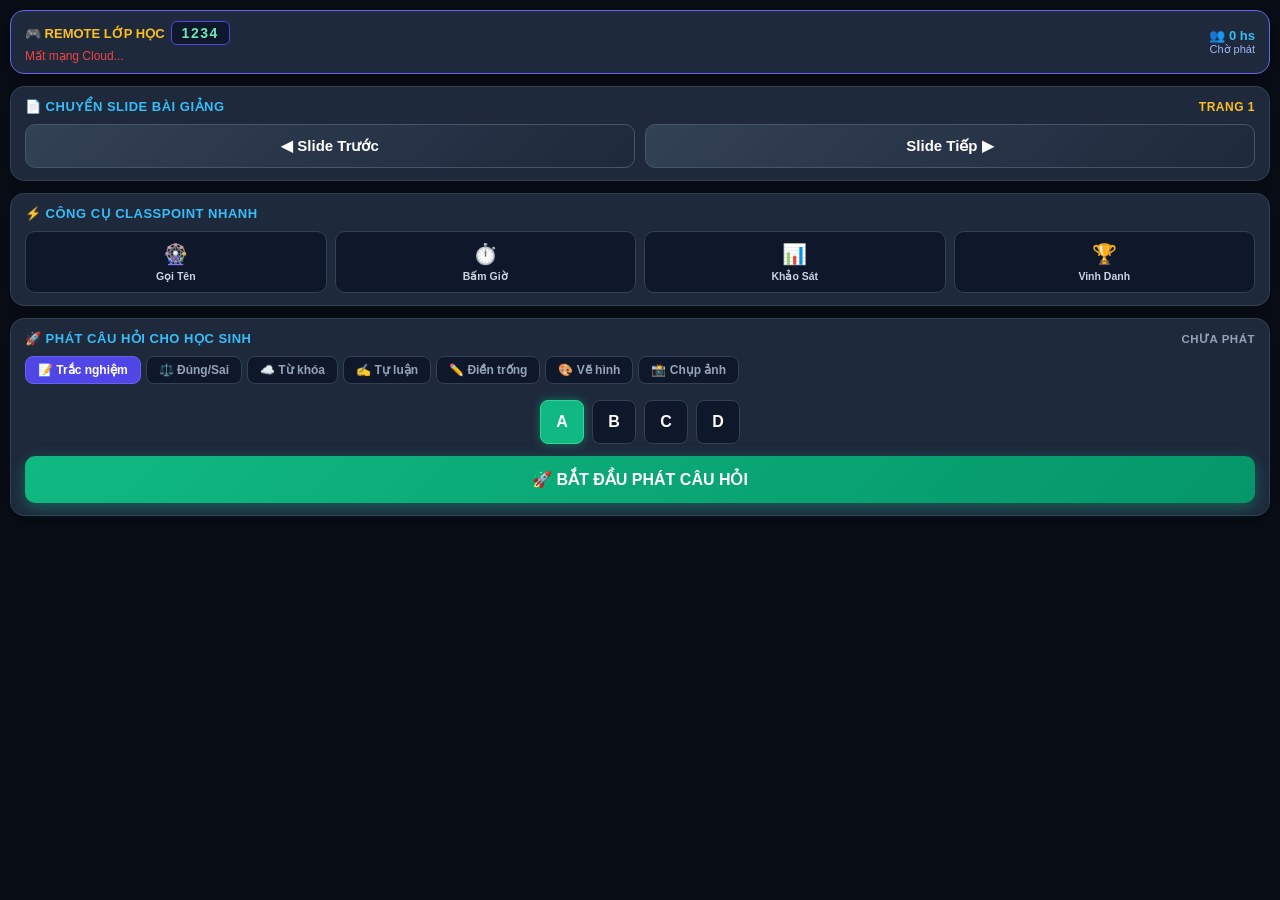
==== client/remote.html @ d9cb9876 "feat(remote): tach rieng remote.html doc lap sieu toc, dong bo 2 chieu slide, quiz, name picker va t" ====
<!DOCTYPE html>
<html lang="vi">
<head>
  <meta charset="UTF-8">
  <meta name="viewport" content="width=device-width, initial-scale=1.0, maximum-scale=1.0, user-scalable=no">
  <meta name="theme-color" content="#0f172a">
  <meta name="apple-mobile-web-app-capable" content="yes">
  <title>🎮 Remote Điều Khiển Lớp Học - ClassLive</title>
  <link rel="stylesheet" href="css/style.css?v=4.5">
  <script src="js/mqtt.min.js?v=4.5"></script>
  <style>
    body {
      background: #090d16;
      color: #f8fafc;
      font-family: -apple-system, BlinkMacSystemFont, "Segoe UI", Roboto, Helvetica, Arial, sans-serif;
      margin: 0;
      padding: 10px;
      overflow-x: hidden;
      -webkit-tap-highlight-color: transparent;
    }
    .remote-header {
      background: #1e293b;
      border: 1.5px solid #6366f1;
      border-radius: 14px;
      padding: 10px 14px;
      display: flex;
      justify-content: space-between;
      align-items: center;
      margin-bottom: 12px;
      box-shadow: 0 4px 15px rgba(0, 0, 0, 0.4);
    }
    .remote-badge {
      font-size: 13px;
      font-weight: 800;
      color: #fbbf24;
      display: flex;
      align-items: center;
      gap: 6px;
    }
    .remote-code {
      background: #0f172a;
      border: 1px solid #4f46e5;
      padding: 3px 10px;
      border-radius: 6px;
      letter-spacing: 1.5px;
      font-size: 14px;
      color: #6ee7b7;
    }
    .remote-status {
      font-size: 12px;
      color: #94a3b8;
    }
    .section-card {
      background: #1e293b;
      border: 1px solid var(--border);
      border-radius: 14px;
      padding: 12px 14px;
      margin-bottom: 12px;
      box-shadow: 0 4px 12px rgba(0, 0, 0, 0.3);
    }
    .section-title {
      font-size: 13px;
      font-weight: 800;
      color: #38bdf8;
      text-transform: uppercase;
      letter-spacing: 0.5px;
      margin-bottom: 10px;
      display: flex;
      align-items: center;
      justify-content: space-between;
    }
    .nav-grid {
      display: grid;
      grid-template-columns: 1fr 1fr;
      gap: 10px;
    }
    .btn-nav {
      background: linear-gradient(135deg, #334155 0%, #1e293b 100%);
      border: 1.5px solid #475569;
      color: #fff;
      padding: 12px;
      border-radius: 10px;
      font-size: 15px;
      font-weight: 700;
      cursor: pointer;
      display: flex;
      align-items: center;
      justify-content: center;
      gap: 8px;
      transition: all 0.15s ease;
    }
    .btn-nav:active {
      transform: scale(0.96);
      background: #4f46e5;
      border-color: #6366f1;
    }
    .tools-grid {
      display: grid;
      grid-template-columns: repeat(4, 1fr);
      gap: 8px;
    }
    .tool-tile {
      background: #0f172a;
      border: 1px solid #334155;
      border-radius: 10px;
      padding: 10px 4px;
      text-align: center;
      cursor: pointer;
      display: flex;
      flex-direction: column;
      align-items: center;
      gap: 4px;
      transition: all 0.15s ease;
    }
    .tool-tile:active {
      transform: scale(0.94);
      border-color: #8b5cf6;
      background: #1e1b4b;
    }
    .tool-tile-icon {
      font-size: 20px;
    }
    .tool-tile-label {
      font-size: 10.5px;
      font-weight: 700;
      color: #cbd5e1;
    }
    .quiz-type-tabs {
      display: flex;
      gap: 5px;
      overflow-x: auto;
      padding-bottom: 6px;
      margin-bottom: 10px;
      scrollbar-width: none;
    }
    .quiz-type-tabs::-webkit-scrollbar { display: none; }
    .q-tab {
      background: #0f172a;
      border: 1px solid #334155;
      color: #94a3b8;
      padding: 6px 12px;
      border-radius: 8px;
      font-size: 12px;
      font-weight: 700;
      white-space: nowrap;
      cursor: pointer;
    }
    .q-tab.active {
      background: #4f46e5;
      color: #fff;
      border-color: #6366f1;
    }
    .ans-selector {
      display: flex;
      gap: 8px;
      margin-bottom: 12px;
      justify-content: center;
    }
    .ans-btn {
      width: 44px;
      height: 44px;
      border-radius: 8px;
      background: #0f172a;
      border: 1.5px solid #334155;
      color: #fff;
      font-size: 16px;
      font-weight: 800;
      cursor: pointer;
      display: flex;
      align-items: center;
      justify-content: center;
    }
    .ans-btn.selected {
      background: #10b981;
      border-color: #34d399;
      color: #fff;
      box-shadow: 0 0 10px rgba(16, 185, 129, 0.5);
    }
    .btn-launch {
      width: 100%;
      padding: 14px;
      font-size: 16px;
      font-weight: 800;
      background: linear-gradient(135deg, #10b981 0%, #059669 100%);
      color: #fff;
      border: none;
      border-radius: 10px;
      box-shadow: 0 4px 15px rgba(16, 185, 129, 0.4);
      cursor: pointer;
      display: flex;
      align-items: center;
      justify-content: center;
      gap: 8px;
    }
    .btn-launch:active {
      transform: scale(0.97);
    }
    .btn-stop {
      width: 100%;
      padding: 12px;
      font-size: 15px;
      font-weight: 800;
      background: #ef4444;
      color: #fff;
      border: none;
      border-radius: 10px;
      cursor: pointer;
      margin-bottom: 8px;
    }
    .btn-reveal {
      width: 100%;
      padding: 12px;
      font-size: 15px;
      font-weight: 800;
      background: linear-gradient(135deg, #f59e0b 0%, #d97706 100%);
      color: #fff;
      border: none;
      border-radius: 10px;
      cursor: pointer;
      margin-bottom: 8px;
    }
    .btn-reset {
      width: 100%;
      padding: 10px;
      font-size: 14px;
      font-weight: 700;
      background: #475569;
      color: #fff;
      border: none;
      border-radius: 8px;
      cursor: pointer;
    }
    .stat-bar {
      display: flex;
      align-items: center;
      justify-content: space-between;
      background: #0f172a;
      border-radius: 6px;
      padding: 6px 10px;
      margin-bottom: 6px;
      font-size: 13px;
    }
    .modal-overlay {
      position: fixed;
      top: 0; left: 0; right: 0; bottom: 0;
      background: rgba(0, 0, 0, 0.85);
      backdrop-filter: blur(8px);
      z-index: 999;
      display: flex;
      align-items: center;
      justify-content: center;
      padding: 16px;
    }
  </style>
</head>
<body>

  <!-- HEADER REMOTE -->
  <div class="remote-header">
    <div>
      <div class="remote-badge">
        <span>🎮 REMOTE LỚP HỌC</span>
        <span id="remote-class-code" class="remote-code">1234</span>
      </div>
      <div id="remote-status" class="remote-status" style="margin-top: 4px;">Đang kết nối Cloud...</div>
    </div>
    <div style="text-align: right;">
      <div style="font-size: 13px; font-weight: 700; color: #38bdf8;">
        👥 <span id="remote-student-count">0</span> hs
      </div>
      <div style="font-size: 11px; color: #a5b4fc;" id="remote-session-info">Chờ phát</div>
    </div>
  </div>

  <!-- PHẦN 1: ĐIỀU KHIỂN SLIDE -->
  <div class="section-card">
    <div class="section-title">
      <span>📄 Chuyển Slide Bài Giảng</span>
      <span id="slide-num-badge" style="color: #fbbf24; font-size: 12px;">Trang 1</span>
    </div>
    <div class="nav-grid">
      <button id="btn-slide-prev" class="btn-nav">◀ Slide Trước</button>
      <button id="btn-slide-next" class="btn-nav">Slide Tiếp ▶</button>
    </div>
  </div>

  <!-- PHẦN 2: CÔNG CỤ CLASSPOINT TƯƠNG TÁC -->
  <div class="section-card">
    <div class="section-title">
      <span>⚡ Công Cụ ClassPoint Nhanh</span>
    </div>
    <div class="tools-grid">
      <div class="tool-tile" id="tile-namepicker">
        <span class="tool-tile-icon">🎡</span>
        <span class="tool-tile-label">Gọi Tên</span>
      </div>
      <div class="tool-tile" id="tile-timer">
        <span class="tool-tile-icon">⏱️</span>
        <span class="tool-tile-label">Bấm Giờ</span>
      </div>
      <div class="tool-tile" id="tile-poll">
        <span class="tool-tile-icon">📊</span>
        <span class="tool-tile-label">Khảo Sát</span>
      </div>
      <div class="tool-tile" id="tile-leaderboard">
        <span class="tool-tile-icon">🏆</span>
        <span class="tool-tile-label">Vinh Danh</span>
      </div>
    </div>
  </div>

  <!-- PHẦN 3: PHÁT CÂU HỎI TƯƠNG TÁC -->
  <div class="section-card">
    <div class="section-title">
      <span>🚀 Phát Câu Hỏi Cho Học Sinh</span>
      <span id="remote-quiz-state" style="color: #94a3b8; font-size: 11.5px;">Chưa phát</span>
    </div>

    <!-- Chọn loại câu hỏi -->
    <div class="quiz-type-tabs">
      <button class="q-tab active" data-type="mcq">📝 Trắc nghiệm</button>
      <button class="q-tab" data-type="tf">⚖️ Đúng/Sai</button>
      <button class="q-tab" data-type="wordcloud">☁️ Từ khóa</button>
      <button class="q-tab" data-type="short">✍️ Tự luận</button>
      <button class="q-tab" data-type="fillblank">✏️ Điền trống</button>
      <button class="q-tab" data-type="drawing">🎨 Vẽ hình</button>
      <button class="q-tab" data-type="image">📸 Chụp ảnh</button>
    </div>

    <!-- Chọn đáp án đúng cho Trắc nghiệm & Đúng/Sai -->
    <div id="remote-ans-selector" class="ans-selector">
      <button class="ans-btn selected" data-ans="A">A</button>
      <button class="ans-btn" data-ans="B">B</button>
      <button class="ans-btn" data-ans="C">C</button>
      <button class="ans-btn" data-ans="D">D</button>
    </div>

    <!-- Nút hành động phát câu hỏi -->
    <div id="remote-quiz-actions">
      <button id="btn-remote-launch" class="btn-launch">
        🚀 BẮT ĐẦU PHÁT CÂU HỎI
      </button>

      <div id="remote-active-controls" style="display: none; margin-top: 10px;">
        <button id="btn-remote-end" class="btn-stop">⏹️ DỪNG NHẬN BÀI</button>
        <button id="btn-remote-reveal" class="btn-reveal">🎉 CÔNG BỐ ĐÁP ÁN & THƯỞNG SAO ⭐</button>
        <button id="btn-remote-reset" class="btn-reset">🔄 ĐẶT LẠI / TẠO CÂU MỚI</button>
      </div>
    </div>

    <!-- Thống kê kết quả nhận bài -->
    <div id="remote-stats-box" style="display: none; margin-top: 14px; background: #0f172a; padding: 10px; border-radius: 8px; border: 1px solid #334155;">
      <div style="font-size: 12.5px; font-weight: 700; color: #38bdf8; margin-bottom: 8px;">
        📊 Tiến độ nộp bài: <span id="remote-submitted-count" style="color:#fbbf24; font-size:15px;">0</span> học sinh
      </div>
      <div id="remote-bars-list"></div>
    </div>
  </div>

  <!-- MODAL VÒNG QUAY MAY MẮN TRÊN REMOTE -->
  <div id="modal-remote-namepicker" class="modal-overlay" style="display: none;">
    <div style="background: #1e293b; border: 2px solid #8b5cf6; border-radius: 18px; padding: 20px; width: 100%; max-width: 360px; text-align: center;">
      <div style="display:flex; justify-content:space-between; align-items:center; margin-bottom: 8px;">
        <span style="font-weight: 800; color: #c4b5fd;">🎡 GỌI TÊN MAY MẮN</span>
        <button onclick="document.getElementById('modal-remote-namepicker').style.display='none'" style="background:none; border:none; color:#fff; font-size:20px; cursor:pointer;">✕</button>
      </div>
      <div id="remote-wheel-display" style="background:#0f172a; border:2px solid #6366f1; border-radius:12px; padding: 22px 10px; font-size:24px; font-weight:800; color:#fbbf24; margin: 14px 0;">
        Bấm QUAY để chọn
      </div>
      <button id="btn-remote-spin" class="btn-launch" style="background: linear-gradient(135deg, #8b5cf6, #6366f1);">
        🎰 BẮT ĐẦU QUAY
      </button>
      <button id="btn-remote-award-star" class="btn-reveal" style="display: none; margin-top: 10px;">
        ⭐ Tặng 1 Sao
      </button>
    </div>
  </div>

  <!-- MODAL BẤM GIỜ TRÊN REMOTE -->
  <div id="modal-remote-timer" class="modal-overlay" style="display: none;">
    <div style="background: #1e293b; border: 2px solid #ef4444; border-radius: 18px; padding: 20px; width: 100%; max-width: 340px; text-align: center;">
      <div style="display:flex; justify-content:space-between; align-items:center; margin-bottom: 4px;">
        <span style="font-weight: 800; color: #fca5a5;">⏱️ HẸN GIỜ LÀM BÀI</span>
        <button onclick="document.getElementById('modal-remote-timer').style.display='none'" style="background:none; border:none; color:#fff; font-size:20px; cursor:pointer;">✕</button>
      </div>
      <div id="remote-timer-display" style="font-family:monospace; font-size: 52px; font-weight: 900; color:#f87171; background:#0f172a; border-radius:10px; padding: 10px; margin: 12px 0;">
        02:00
      </div>
      <div style="display:flex; gap:6px; justify-content:center; margin-bottom: 12px;">
        <button class="timer-preset-btn" data-s="30">30s</button>
        <button class="timer-preset-btn" data-s="60">1p</button>
        <button class="timer-preset-btn" data-s="120">2p</button>
        <button class="timer-preset-btn" data-s="300">5p</button>
      </div>
      <div style="display:flex; gap:8px;">
        <button id="btn-rt-start" class="btn-launch" style="background:#ef4444; flex:1;">▶ Bắt Đầu</button>
        <button id="btn-rt-reset" class="btn-reset" style="flex:1;">🔄 Đặt Lại</button>
      </div>
    </div>
  </div>

  <script>
    const BROKERS = [
      'wss://broker.hivemq.com:8884/mqtt',
      'wss://broker.emqx.io:8084/mqtt'
    ];

    const urlParams = new URLSearchParams(window.location.search);
    const classCode = (urlParams.get('code') || localStorage.getItem('classlive_teacher_room') || '1234').toUpperCase();
    const cleanCode = classCode.toLowerCase().replace(/[^a-z0-9]/g, '');

    document.getElementById('remote-class-code').textContent = classCode;
    const remoteStatus = document.getElementById('remote-status');
    const remoteStudentCount = document.getElementById('remote-student-count');
    const remoteSessionInfo = document.getElementById('remote-session-info');

    let mqttClient = null;
    let students = new Map(); // id -> { name, stars, answer, lastSeen }
    let currentQuiz = {
      active: false,
      type: 'mcq',
      correctAnswer: 'A',
      answers: {}
    };

    function initRemoteMqtt() {
      remoteStatus.textContent = 'Đang kết nối Cloud...';
      const broker = BROKERS[0];
      const rmtId = `rmt_${cleanCode}_${Math.floor(Math.random() * 10000)}`;

      mqttClient = mqtt.connect(broker, {
        clientId: rmtId,
        clean: true,
        connectTimeout: 7000,
        reconnectPeriod: 3000
      });

      mqttClient.on('connect', () => {
        remoteStatus.textContent = '🟢 Đã kết nối với lớp';
        remoteStatus.style.color = '#10b981';

        // Subscribe các topic học sinh và quiz
        const baseTopic = `classlive/hncanhlsts/${cleanCode}`;
        mqttClient.subscribe([
          `${baseTopic}/student/+`,
          `${baseTopic}/answer/+`,
          `${baseTopic}/quiz`,
          `${baseTopic}/session_mode`,
          `${baseTopic}/remote_cmd`
        ], { qos: 0 });
      });

      mqttClient.on('message', (topic, message) => {
        try {
          const text = (typeof TextDecoder !== 'undefined') 
            ? new TextDecoder('utf-8').decode(message) 
            : message.toString();
          const data = JSON.parse(text);

          if (topic.includes('/student/')) {
            const sId = data.id;
            let s = students.get(sId);
            if (!s) {
              s = { name: data.name, stars: 0, answer: null, lastSeen: Date.now() };
              students.set(sId, s);
            } else {
              s.name = data.name;
              s.lastSeen = Date.now();
            }
            remoteStudentCount.textContent = students.size;

          } else if (topic.includes('/answer/')) {
            const sId = data.id;
            currentQuiz.answers[sId] = data.answer;
            const s = students.get(sId);
            if (s) s.answer = data.answer;
            updateRemoteStatsUI();

          } else if (topic.endsWith('/session_mode')) {
            if (data && data.active) {
              remoteSessionInfo.textContent = data.mode === 'smart' ? '⚡ Slide Siêu Nét' : '📽️ Live Stream';
              remoteSessionInfo.style.color = '#34d399';
            } else {
              remoteSessionInfo.textContent = 'Tạm dừng';
              remoteSessionInfo.style.color = '#94a3b8';
            }

          } else if (topic.endsWith('/quiz')) {
            if (data.action === 'start') {
              currentQuiz.active = true;
              currentQuiz.type = data.quizType || 'mcq';
              currentQuiz.answers = {};
              setRemoteQuizActiveUI(true);
            } else if (data.action === 'stop') {
              currentQuiz.active = false;
              setRemoteQuizActiveUI(false, true);
            } else if (data.action === 'dismiss') {
              currentQuiz.active = false;
              currentQuiz.answers = {};
              setRemoteQuizActiveUI(false, false);
            }
          }
        } catch (e) {
          console.error(e);
        }
      });

      mqttClient.on('offline', () => {
        remoteStatus.textContent = 'Mất mạng Cloud...';
        remoteStatus.style.color = '#ef4444';
      });
    }

    // --- ĐIỀU KHIỂN SLIDE TỪ XA ---
    let currentSlide = 1;
    const btnSlideNext = document.getElementById('btn-slide-next');
    const btnSlidePrev = document.getElementById('btn-slide-prev');
    const slideNumBadge = document.getElementById('slide-num-badge');

    if (btnSlideNext) {
      btnSlideNext.onclick = () => {
        currentSlide++;
        slideNumBadge.textContent = `Trang ${currentSlide}`;
        sendRemoteCmd({ command: 'next_slide', slide: currentSlide });
      };
    }
    if (btnSlidePrev) {
      btnSlidePrev.onclick = () => {
        if (currentSlide > 1) currentSlide--;
        slideNumBadge.textContent = `Trang ${currentSlide}`;
        sendRemoteCmd({ command: 'prev_slide', slide: currentSlide });
      };
    }

    function sendRemoteCmd(payload) {
      if (mqttClient && mqttClient.connected) {
        mqttClient.publish(`classlive/hncanhlsts/${cleanCode}/remote_cmd`, JSON.stringify(payload), { qos: 0 });
      }
    }

    // --- CHỌN DẠNG CÂU HỎI TRÊN REMOTE ---
    const qTabs = document.querySelectorAll('.q-tab');
    const ansSelector = document.getElementById('remote-ans-selector');
    qTabs.forEach(tab => {
      tab.onclick = () => {
        qTabs.forEach(t => t.classList.remove('active'));
        tab.classList.add('active');
        currentQuiz.type = tab.dataset.type;
        setupRemoteAnswerSelector();
      };
    });

    function setupRemoteAnswerSelector() {
      ansSelector.innerHTML = '';
      if (currentQuiz.type === 'mcq') {
        ansSelector.style.display = 'flex';
        ['A', 'B', 'C', 'D'].forEach(opt => {
          const b = document.createElement('button');
          b.className = `ans-btn ${currentQuiz.correctAnswer === opt ? 'selected' : ''}`;
          b.textContent = opt;
          b.onclick = () => {
            currentQuiz.correctAnswer = opt;
            setupRemoteAnswerSelector();
          };
          ansSelector.appendChild(b);
        });
      } else if (currentQuiz.type === 'tf') {
        ansSelector.style.display = 'flex';
        ['Đúng', 'Sai'].forEach(opt => {
          const b = document.createElement('button');
          b.className = `ans-btn ${currentQuiz.correctAnswer === opt ? 'selected' : ''}`;
          b.style.width = '80px';
          b.textContent = opt;
          b.onclick = () => {
            currentQuiz.correctAnswer = opt;
            setupRemoteAnswerSelector();
          };
          ansSelector.appendChild(b);
        });
      } else {
        ansSelector.style.display = 'none';
      }
    }

    // --- PHÁT CÂU HỎI / DỪNG / CÔNG BỐ / ĐẶT LẠI ---
    const btnRemoteLaunch = document.getElementById('btn-remote-launch');
    const remoteActiveControls = document.getElementById('remote-active-controls');
    const btnRemoteEnd = document.getElementById('btn-remote-end');
    const btnRemoteReveal = document.getElementById('btn-remote-reveal');
    const btnRemoteReset = document.getElementById('btn-remote-reset');
    const remoteQuizState = document.getElementById('remote-quiz-state');
    const remoteStatsBox = document.getElementById('remote-stats-box');
    const remoteSubmittedCount = document.getElementById('remote-submitted-count');
    const remoteBarsList = document.getElementById('remote-bars-list');

    function setRemoteQuizActiveUI(active, stopped = false) {
      if (active) {
        btnRemoteLaunch.style.display = 'none';
        remoteActiveControls.style.display = 'block';
        btnRemoteEnd.style.display = 'block';
        btnRemoteReveal.style.display = 'block';
        remoteQuizState.textContent = '🟢 Đang mở trả lời';
        remoteQuizState.style.color = '#10b981';
        remoteStatsBox.style.display = 'block';
      } else if (stopped) {
        btnRemoteEnd.style.display = 'none';
        btnRemoteReveal.style.display = 'block';
        remoteQuizState.textContent = '⏹️ Đã dừng nhận bài';
        remoteQuizState.style.color = '#f59e0b';
      } else {
        btnRemoteLaunch.style.display = 'block';
        remoteActiveControls.style.display = 'none';
        remoteStatsBox.style.display = 'none';
        remoteQuizState.textContent = 'Chưa phát';
        remoteQuizState.style.color = '#94a3b8';
      }
      updateRemoteStatsUI();
    }

    btnRemoteLaunch.onclick = () => {
      currentQuiz.active = true;
      currentQuiz.answers = {};
      students.forEach(s => { s.answer = null; });
      setRemoteQuizActiveUI(true);

      const payload = {
        action: 'start',
        quizType: currentQuiz.type,
        options: currentQuiz.type === 'mcq' ? ['A', 'B', 'C', 'D'] : (currentQuiz.type === 'tf' ? ['Đúng', 'Sai'] : [])
      };
      mqttClient.publish(`classlive/hncanhlsts/${cleanCode}/quiz`, JSON.stringify(payload), { qos: 0, retain: true });
    };

    btnRemoteEnd.onclick = () => {
      currentQuiz.active = false;
      setRemoteQuizActiveUI(false, true);
      mqttClient.publish(`classlive/hncanhlsts/${cleanCode}/quiz`, JSON.stringify({ action: 'stop' }), { qos: 0, retain: true });
    };

    btnRemoteReveal.onclick = () => {
      btnRemoteReveal.style.display = 'none';
      remoteQuizState.textContent = '🎉 Đã công bố kết quả';
      remoteQuizState.style.color = '#6366f1';

      students.forEach((student, id) => {
        const studentAns = currentQuiz.answers[id];
        const isCorrect = currentQuiz.correctAnswer ? (studentAns === currentQuiz.correctAnswer) : true;
        if (isCorrect && currentQuiz.correctAnswer) {
          student.stars = (student.stars || 0) + 1;
        }
        const payload = {
          correctAnswer: currentQuiz.correctAnswer,
          yourAnswer: studentAns,
          isCorrect: isCorrect,
          stars: student.stars || 0
        };
        mqttClient.publish(`classlive/hncanhlsts/${cleanCode}/quiz_reveal`, JSON.stringify(payload), { qos: 0 });
      });
      updateRemoteStatsUI(true);
    };

    btnRemoteReset.onclick = () => {
      currentQuiz.active = false;
      currentQuiz.answers = {};
      students.forEach(s => { s.answer = null; });
      setRemoteQuizActiveUI(false, false);
      mqttClient.publish(`classlive/hncanhlsts/${cleanCode}/quiz`, JSON.stringify({ action: 'dismiss' }), { qos: 0, retain: true });
    };

    function updateRemoteStatsUI(revealed = false) {
      const totalAnswers = Object.keys(currentQuiz.answers).length;
      remoteSubmittedCount.textContent = totalAnswers;

      if (currentQuiz.type === 'mcq' || currentQuiz.type === 'tf') {
        const opts = currentQuiz.type === 'mcq' ? ['A', 'B', 'C', 'D'] : ['Đúng', 'Sai'];
        let counts = {};
        opts.forEach(o => counts[o] = 0);
        Object.values(currentQuiz.answers).forEach(ans => {
          if (counts[ans] !== undefined) counts[ans]++;
        });

        remoteBarsList.innerHTML = opts.map(opt => {
          const count = counts[opt] || 0;
          const pct = totalAnswers > 0 ? Math.round((count / totalAnswers) * 100) : 0;
          const isRight = revealed && currentQuiz.correctAnswer === opt;
          return `
            <div class="stat-bar">
              <span>\${isRight ? '⭐ ' : ''}<b>\${opt}</b>: \${count} bạn</span>
              <span style="color:#a5b4fc; font-weight:700;">\${pct}%</span>
            </div>
          `;
        }).join('');
      } else {
        remoteBarsList.innerHTML = `<div style="font-size:12px; color:#cbd5e1; padding:6px 0;">Đã nhận \${totalAnswers} bài nộp từ học sinh.</div>`;
      }
    }

    // --- TIỆN ÍCH CLASSPOINT TRÊN REMOTE ---
    // 1. Vòng quay gọi tên
    const tileNamepicker = document.getElementById('tile-namepicker');
    const modalNamepicker = document.getElementById('modal-remote-namepicker');
    const remoteWheelDisplay = document.getElementById('remote-wheel-display');
    const btnRemoteSpin = document.getElementById('btn-remote-spin');
    const btnRemoteAwardStar = document.getElementById('btn-remote-award-star');
    let luckyStudentId = null;

    tileNamepicker.onclick = () => {
      modalNamepicker.style.display = 'flex';
      sendRemoteCmd({ command: 'open_name_picker' });
    };

    btnRemoteSpin.onclick = () => {
      const studentArr = Array.from(students.entries());
      if (studentArr.length === 0) {
        remoteWheelDisplay.textContent = 'Chưa có học sinh online!';
        return;
      }
      btnRemoteSpin.disabled = true;
      btnRemoteAwardStar.style.display = 'none';

      let count = 0;
      let speed = 40;
      function spin() {
        const rand = studentArr[Math.floor(Math.random() * studentArr.length)];
        remoteWheelDisplay.textContent = rand[1].name;
        count++;
        if (count < 25) {
          speed += 6;
          setTimeout(spin, speed);
        } else {
          luckyStudentId = rand[0];
          remoteWheelDisplay.innerHTML = `🎉 <b>\${rand[1].name}</b>`;
          btnRemoteSpin.disabled = false;
          btnRemoteAwardStar.style.display = 'block';
          sendRemoteCmd({ command: 'spin_winner', winner: rand[1].name, id: luckyStudentId });
        }
      }
      spin();
    };

    btnRemoteAwardStar.onclick = () => {
      if (luckyStudentId) {
        const s = students.get(luckyStudentId);
        if (s) s.stars = (s.stars || 0) + 1;
        mqttClient.publish(`classlive/hncanhlsts/${cleanCode}/star/${luckyStudentId}`, JSON.stringify({
          stars: (s ? s.stars : 1),
          message: '🌟 Thầy/Cô vừa tặng bạn 1 Ngôi Sao trên Remote!'
        }), { qos: 0 });
        alert('⭐ Đã tặng 1 Sao cho bạn được gọi!');
        btnRemoteAwardStar.style.display = 'none';
      }
    };

    // 2. Bấm giờ
    const tileTimer = document.getElementById('tile-timer');
    const modalTimer = document.getElementById('modal-remote-timer');
    const remoteTimerDisplay = document.getElementById('remote-timer-display');
    const btnRtStart = document.getElementById('btn-rt-start');
    const btnRtReset = document.getElementById('btn-rt-reset');
    let timerSec = 120;
    let timerRemainingSec = 120;
    let timerRunning = false;
    let timerInterval = null;

    tileTimer.onclick = () => {
      modalTimer.style.display = 'flex';
      sendRemoteCmd({ command: 'open_timer' });
    };

    document.querySelectorAll('.timer-preset-btn').forEach(b => {
      b.onclick = () => {
        clearInterval(timerInterval);
        timerRunning = false;
        btnRtStart.textContent = '▶ Bắt Đầu';
        timerSec = parseInt(b.dataset.s, 10);
        timerRemainingSec = timerSec;
        renderTimerDisplay();
      };
    });

    function renderTimerDisplay() {
      const m = Math.floor(timerRemainingSec / 60);
      const s = timerRemainingSec % 60;
      remoteTimerDisplay.textContent = `${m.toString().padStart(2, '0')}:${s.toString().padStart(2, '0')}`;
    }

    btnRtStart.onclick = () => {
      if (timerRunning) {
        clearInterval(timerInterval);
        timerRunning = false;
        btnRtStart.textContent = '▶ Bắt Đầu';
      } else {
        timerRunning = true;
        btnRtStart.textContent = '⏸ Tạm Dừng';
        timerInterval = setInterval(() => {
          if (timerRemainingSec > 0) {
            timerRemainingSec--;
            renderTimerDisplay();
          } else {
            clearInterval(timerInterval);
            timerRunning = false;
            btnRtStart.textContent = '▶ Bắt Đầu';
            alert('⏰ HẾT THỜI GIAN!');
          }
        }, 1000);
      }
    };

    btnRtReset.onclick = () => {
      clearInterval(timerInterval);
      timerRunning = false;
      btnRtStart.textContent = '▶ Bắt Đầu';
      timerRemainingSec = timerSec;
      renderTimerDisplay();
    };

    // 3. Khảo sát nhanh
    document.getElementById('tile-poll').onclick = () => {
      sendRemoteCmd({ command: 'open_quick_poll' });
      alert('📊 Đã mở bảng Khảo Sát Nhanh trên màn hình chính của Thầy/Cô!');
    };

    // 4. Bảng cúp vinh danh
    document.getElementById('tile-leaderboard').onclick = () => {
      sendRemoteCmd({ command: 'open_leaderboard' });
      alert('🏆 Đã mở Bảng Vinh Danh Cúp Vàng trên màn hình chính!');
    };

    initRemoteMqtt();
  </script>
</body>
</html>
---- client/css/style.css ----
/* ==========================================================================
   CLASSPOINT WEB CLIENT - STYLESHEET
   Dành cho học sinh xem bài giảng trực tiếp trên điện thoại & máy tính bảng
   ========================================================================== */

:root {
  --primary: #4f46e5;
  --primary-hover: #4338ca;
  --primary-light: #e0e7ff;
  --success: #10b981;
  --warning: #f59e0b;
  --danger: #ef4444;
  --bg-dark: #0f172a;
  --bg-card: #1e293b;
  --bg-elevated: #334155;
  --text-primary: #f8fafc;
  --text-secondary: #94a3b8;
  --text-muted: #64748b;
  --border: #334155;
  --radius-sm: 8px;
  --radius-md: 12px;
  --radius-lg: 18px;
  --font-family: -apple-system, BlinkMacSystemFont, "Segoe UI", Roboto, "Helvetica Neue", Arial, sans-serif;
  --shadow-lg: 0 10px 25px -5px rgba(0, 0, 0, 0.4), 0 8px 10px -6px rgba(0, 0, 0, 0.4);
}

* {
  margin: 0;
  padding: 0;
  box-sizing: border-box;
  -webkit-tap-highlight-color: transparent;
}

html, body {
  width: 100%;
  height: 100%;
  overflow: hidden;
  font-family: var(--font-family);
  background-color: var(--bg-dark);
  color: var(--text-primary);
  user-select: none;
  -webkit-user-select: none;
}

/* ==========================================
   MÀN HÌNH 1: ĐĂNG NHẬP / VÀO LỚP
   ========================================== */
.screen {
  position: absolute;
  top: 0;
  left: 0;
  width: 100%;
  height: 100%;
  display: flex;
  flex-direction: column;
  transition: opacity 0.3s ease, transform 0.3s ease;
}

.screen.hidden {
  opacity: 0;
  pointer-events: none;
  transform: scale(0.98);
}

#join-screen {
  background: radial-gradient(circle at 50% 20%, #1e1b4b 0%, #0f172a 70%);
  align-items: center;
  justify-content: center;
  padding: 20px;
  overflow-y: auto;
}

.join-card {
  width: 100%;
  max-width: 420px;
  background: rgba(30, 41, 59, 0.85);
  backdrop-filter: blur(16px);
  -webkit-backdrop-filter: blur(16px);
  border: 1px solid rgba(255, 255, 255, 0.1);
  border-radius: var(--radius-lg);
  padding: 28px 24px;
  box-shadow: var(--shadow-lg);
  text-align: center;
}

.brand-badge {
  display: inline-flex;
  align-items: center;
  gap: 8px;
  background: rgba(79, 70, 229, 0.2);
  border: 1px solid rgba(99, 102, 241, 0.4);
  padding: 6px 14px;
  border-radius: 50px;
  font-size: 13px;
  font-weight: 600;
  color: #a5b4fc;
  margin-bottom: 16px;
}

.brand-badge .icon {
  font-size: 16px;
}

.join-title {
  font-size: 24px;
  font-weight: 700;
  margin-bottom: 6px;
  color: #fff;
  letter-spacing: -0.5px;
}

.join-subtitle {
  font-size: 14px;
  color: var(--text-secondary);
  margin-bottom: 24px;
}

.form-group {
  margin-bottom: 18px;
  text-align: left;
}

.form-label {
  display: block;
  font-size: 13px;
  font-weight: 600;
  color: var(--text-secondary);
  margin-bottom: 6px;
  text-transform: uppercase;
  letter-spacing: 0.5px;
}

.input-wrapper {
  position: relative;
  display: flex;
  align-items: center;
}

.input-icon {
  position: absolute;
  left: 14px;
  font-size: 18px;
  color: var(--text-muted);
  pointer-events: none;
}

.form-input {
  width: 100%;
  padding: 14px 14px 14px 44px;
  background: #0f172a;
  border: 1.5px solid var(--border);
  border-radius: var(--radius-md);
  color: #fff;
  font-size: 16px;
  font-family: inherit;
  transition: all 0.2s ease;
  outline: none;
}

.form-input:focus {
  border-color: var(--primary);
  box-shadow: 0 0 0 3px rgba(79, 70, 229, 0.25);
  background: #131d33;
}

.form-input::placeholder {
  color: var(--text-muted);
}

.class-code-input {
  letter-spacing: 4px;
  font-weight: 700;
  font-size: 20px;
  text-transform: uppercase;
}

.btn-primary {
  width: 100%;
  padding: 14px 20px;
  background: linear-gradient(135deg, #4f46e5 0%, #6366f1 100%);
  color: #fff;
  border: none;
  border-radius: var(--radius-md);
  font-size: 16px;
  font-weight: 600;
  cursor: pointer;
  box-shadow: 0 4px 15px rgba(79, 70, 229, 0.35);
  transition: all 0.2s ease;
  display: flex;
  align-items: center;
  justify-content: center;
  gap: 8px;
}

.btn-primary:active {
  transform: scale(0.98);
  box-shadow: 0 2px 8px rgba(79, 70, 229, 0.4);
}

.btn-secondary {
  width: 100%;
  margin-top: 10px;
  padding: 12px 18px;
  background: transparent;
  color: var(--text-secondary);
  border: 1px solid var(--border);
  border-radius: var(--radius-md);
  font-size: 14px;
  font-weight: 500;
  cursor: pointer;
  transition: all 0.2s ease;
}

.btn-secondary:hover {
  background: rgba(255, 255, 255, 0.05);
  color: #fff;
}

.tip-box {
  margin-top: 20px;
  padding: 12px;
  background: rgba(16, 185, 129, 0.1);
  border: 1px solid rgba(16, 185, 129, 0.25);
  border-radius: var(--radius-sm);
  font-size: 12.5px;
  color: #6ee7b7;
  display: flex;
  align-items: center;
  gap: 8px;
  text-align: left;
}

/* ==========================================
   MÀN HÌNH 2: TRÌNH CHIẾU SLIDE (CHÍNH)
   ========================================== */
#viewer-screen {
  background-color: #0b0f19;
}

/* Header trên cùng */
.viewer-header {
  height: 52px;
  background: rgba(15, 23, 42, 0.95);
  border-bottom: 1px solid var(--border);
  display: flex;
  align-items: center;
  justify-content: space-between;
  padding: 0 12px;
  z-index: 100;
}

.header-left {
  display: flex;
  align-items: center;
  gap: 8px;
}

.class-tag {
  background: #312e81;
  color: #c7d2fe;
  font-size: 13px;
  font-weight: 700;
  padding: 4px 10px;
  border-radius: 6px;
  letter-spacing: 0.5px;
}

.status-dot {
  width: 8px;
  height: 8px;
  background-color: var(--success);
  border-radius: 50%;
  box-shadow: 0 0 8px var(--success);
  animation: pulse 2s infinite;
}

@keyframes pulse {
  0% { transform: scale(0.95); box-shadow: 0 0 0 0 rgba(16, 185, 129, 0.7); }
  70% { transform: scale(1.1); box-shadow: 0 0 0 6px rgba(16, 185, 129, 0); }
  100% { transform: scale(0.95); box-shadow: 0 0 0 0 rgba(16, 185, 129, 0); }
}

.header-center {
  display: flex;
  align-items: center;
  gap: 6px;
  font-size: 13px;
  font-weight: 600;
  color: var(--text-secondary);
  background: rgba(255, 255, 255, 0.05);
  padding: 4px 10px;
  border-radius: 20px;
}

.header-right {
  display: flex;
  align-items: center;
  gap: 6px;
}

.btn-icon {
  width: 36px;
  height: 36px;
  display: flex;
  align-items: center;
  justify-content: center;
  background: transparent;
  border: 1px solid transparent;
  color: var(--text-secondary);
  border-radius: 8px;
  cursor: pointer;
  font-size: 16px;
  transition: all 0.2s ease;
}

.btn-icon:hover {
  background: var(--bg-card);
  color: #fff;
}

/* Khu vực hiển thị Slide chính (Viewport) */
.slide-viewport {
  flex: 1;
  position: relative;
  overflow: hidden;
  display: flex;
  align-items: center;
  justify-content: center;
  background-color: #030712;
  touch-action: none; /* Cho phép tự bắt chạm pinch-to-zoom */
}

.slide-canvas-wrapper {
  position: absolute;
  transform-origin: center center;
  transition: transform 0.05s ease-out;
  display: flex;
  align-items: center;
  justify-content: center;
  will-change: transform;
}

.slide-image {
  max-width: 96vw;
  max-height: 80vh;
  object-fit: contain;
  border-radius: 8px;
  box-shadow: 0 15px 35px rgba(0, 0, 0, 0.6);
  pointer-events: none;
}

/* Thông báo chỉ dẫn Pinch-to-zoom */
.zoom-hint {
  position: absolute;
  top: 12px;
  background: rgba(15, 23, 42, 0.85);
  backdrop-filter: blur(8px);
  padding: 6px 14px;
  border-radius: 20px;
  font-size: 12px;
  color: #94a3b8;
  display: flex;
  align-items: center;
  gap: 6px;
  border: 1px solid rgba(255, 255, 255, 0.08);
  pointer-events: none;
  opacity: 0.9;
  transition: opacity 0.5s ease;
}

/* Cụm nút điều khiển Zoom nổi */
.zoom-controls {
  position: absolute;
  right: 12px;
  bottom: 80px;
  display: flex;
  flex-direction: column;
  gap: 6px;
  background: rgba(15, 23, 42, 0.9);
  padding: 6px;
  border-radius: 12px;
  border: 1px solid var(--border);
  box-shadow: var(--shadow-lg);
  z-index: 50;
}

.zoom-btn {
  width: 38px;
  height: 38px;
  border-radius: 8px;
  background: #1e293b;
  border: 1px solid #334155;
  color: #fff;
  font-size: 16px;
  display: flex;
  align-items: center;
  justify-content: center;
  cursor: pointer;
}

.zoom-btn:active {
  background: #3b82f6;
}

/* Thanh tương tác dưới cùng của học sinh */
.viewer-footer {
  height: 64px;
  background: rgba(15, 23, 42, 0.98);
  border-top: 1px solid var(--border);
  display: flex;
  align-items: center;
  justify-content: space-around;
  padding: 0 10px;
  z-index: 100;
}

.action-btn {
  display: flex;
  flex-direction: column;
  align-items: center;
  gap: 3px;
  background: transparent;
  border: none;
  color: var(--text-secondary);
  font-size: 11px;
  font-weight: 500;
  cursor: pointer;
  padding: 6px 12px;
  border-radius: 8px;
  transition: all 0.2s ease;
}

.action-btn .btn-icon-inner {
  font-size: 20px;
}

.action-btn:active {
  transform: scale(0.92);
}

.action-btn.active {
  color: #818cf8;
  background: rgba(79, 70, 229, 0.15);
}

.action-btn.raise-hand.active {
  color: #fbbf24;
  background: rgba(245, 158, 11, 0.2);
  animation: bounce 1s infinite alternate;
}

@keyframes bounce {
  from { transform: translateY(0); }
  to { transform: translateY(-4px); }
}

/* ==========================================
   POPUP CÂU HỎI TRẮC NGHIỆM (QUIZ MODAL)
   ========================================== */
.quiz-overlay {
  display: none;
  position: absolute;
  bottom: 74px;
  left: 12px;
  right: 12px;
  background: rgba(30, 41, 59, 0.98);
  backdrop-filter: blur(16px);
  border: 1.5px solid #4f46e5;
  border-radius: var(--radius-lg);
  padding: 16px;
  box-shadow: 0 20px 30px rgba(0, 0, 0, 0.6);
  z-index: 150;
  transform: translateY(30px);
  opacity: 0;
  transition: opacity 0.3s cubic-bezier(0.16, 1, 0.3, 1), transform 0.3s cubic-bezier(0.16, 1, 0.3, 1), padding 0.25s ease;
}

.quiz-overlay.open {
  display: block !important;
  opacity: 1;
  transform: translateY(0);
}

/* Chế độ thu nhỏ xem trọn vẹn slide bài giảng */
.quiz-overlay.minimized {
  padding: 8px 14px;
  background: rgba(15, 23, 42, 0.95);
  border-color: #6366f1;
  cursor: pointer;
}

.quiz-overlay.minimized #quiz-content-area,
.quiz-overlay.minimized #quiz-result-banner,
.quiz-overlay.minimized #quiz-submitted-msg {
  display: none !important;
}

.quiz-overlay.minimized .quiz-header {
  margin-bottom: 0;
}

.btn-quiz-ctrl {
  background: rgba(255, 255, 255, 0.12);
  border: 1px solid rgba(255, 255, 255, 0.2);
  color: #e2e8f0;
  font-size: 11.5px;
  font-weight: 600;
  padding: 4px 10px;
  border-radius: 6px;
  cursor: pointer;
  transition: all 0.2s ease;
}

.btn-quiz-ctrl:hover {
  background: rgba(255, 255, 255, 0.25);
  color: #fff;
}

/* Tối ưu xoay ngang điện thoại (Landscape Mode) */
@media (max-height: 520px) and (orientation: landscape) {
  .quiz-overlay {
    display: none;
    position: fixed;
    top: 52px;
    bottom: 12px;
    right: 12px;
    left: auto;
    width: 290px;
    max-height: calc(100vh - 64px);
    overflow-y: auto;
    transform: translateX(30px);
    opacity: 0;
    transition: opacity 0.3s cubic-bezier(0.16, 1, 0.3, 1), transform 0.3s cubic-bezier(0.16, 1, 0.3, 1);
  }
  .quiz-overlay.open {
    display: block !important;
    opacity: 1;
    transform: translateX(0);
  }
  .quiz-grid {
    grid-template-columns: 1fr;
    gap: 8px;
  }
  .quiz-option-btn {
    padding: 10px;
    font-size: 14px;
  }
}

.quiz-header {
  display: flex;
  align-items: center;
  justify-content: space-between;
  margin-bottom: 12px;
}

.quiz-title-badge {
  background: #4f46e5;
  color: #fff;
  padding: 4px 10px;
  border-radius: 6px;
  font-size: 12px;
  font-weight: 700;
}

.quiz-timer {
  font-size: 13px;
  font-weight: 700;
  color: #fbbf24;
  display: flex;
  align-items: center;
  gap: 4px;
}

.quiz-grid {
  display: grid;
  grid-template-columns: 1fr 1fr;
  gap: 10px;
}

.quiz-option-btn {
  padding: 14px 10px;
  border-radius: 12px;
  background: #0f172a;
  border: 1.5px solid var(--border);
  color: #fff;
  font-size: 16px;
  font-weight: 700;
  cursor: pointer;
  display: flex;
  align-items: center;
  justify-content: center;
  gap: 8px;
  transition: all 0.15s ease;
}

.quiz-option-btn:hover {
  background: #1e293b;
}

.quiz-option-btn.selected {
  background: #4f46e5;
  border-color: #818cf8;
  box-shadow: 0 0 12px rgba(79, 70, 229, 0.6);
}

.quiz-submitted-msg {
  display: none;
  text-align: center;
  padding: 12px;
  font-size: 14px;
  color: #34d399;
  font-weight: 600;
}

/* ==========================================
   TOAST THÔNG BÁO NHẸ
   ========================================== */
.toast {
  position: fixed;
  top: 64px;
  left: 50%;
  transform: translateX(-50%) translateY(-20px);
  background: rgba(15, 23, 42, 0.95);
  border: 1px solid var(--border);
  color: #fff;
  padding: 10px 18px;
  border-radius: 30px;
  font-size: 13px;
  font-weight: 500;
  box-shadow: var(--shadow-lg);
  opacity: 0;
  pointer-events: none;
  transition: all 0.3s ease;
  z-index: 999;
  display: flex;
  align-items: center;
  gap: 8px;
}

.toast.show {
  opacity: 1;
  transform: translateX(-50%) translateY(0);
}
/* Thêm CSS cho Waiting Card và Video stream */
.waiting-card {
  position: absolute;
  top: 50%;
  left: 50%;
  transform: translate(-50%, -50%);
  background: rgba(30, 41, 59, 0.95);
  border: 1px solid rgba(255, 255, 255, 0.1);
  padding: 24px 30px;
  border-radius: 16px;
  text-align: center;
  max-width: 380px;
  width: 90%;
  box-shadow: 0 20px 40px rgba(0,0,0,0.6);
  z-index: 20;
}

.waiting-spinner {
  width: 44px;
  height: 44px;
  border: 4px solid rgba(99, 102, 241, 0.2);
  border-top-color: #6366f1;
  border-radius: 50%;
  margin: 0 auto 16px;
  animation: spin 1s linear infinite;
}

@keyframes spin {
  to { transform: rotate(360deg); }
}

.waiting-card h3 {
  font-size: 17px;
  color: #fff;
  margin-bottom: 8px;
}

.waiting-card p {
  font-size: 13.5px;
  color: #94a3b8;
  line-height: 1.5;
}

/* ==========================================
   TƯƠNG TÁC NÂNG CAO & KHEN THƯỞNG GAMIFICATION
   ========================================== */

/* Nút chọn dạng câu hỏi */
.quiz-type-selector {
  display: flex;
  gap: 6px;
  margin-bottom: 12px;
  overflow-x: auto;
  padding-bottom: 4px;
}

.type-btn {
  background: #1e293b;
  border: 1px solid var(--border);
  color: var(--text-secondary);
  padding: 6px 12px;
  border-radius: 6px;
  font-size: 12px;
  font-weight: 600;
  cursor: pointer;
  white-space: nowrap;
  transition: all 0.2s;
}

.type-btn.active {
  background: var(--primary);
  color: #fff;
  border-color: #818cf8;
}

/* Ô nhập tự luận cho học sinh */
.short-answer-box {
  width: 100%;
  padding: 12px;
  background: #0f172a;
  border: 1.5px solid var(--border);
  border-radius: 10px;
  color: #fff;
  font-size: 14.5px;
  font-family: inherit;
  resize: vertical;
  min-height: 80px;
  outline: none;
  margin-bottom: 10px;
}

.short-answer-box:focus {
  border-color: var(--primary);
  box-shadow: 0 0 0 3px rgba(79, 70, 229, 0.25);
}

/* Khung hiển thị kết quả chúc mừng hoặc động viên */
.result-banner {
  padding: 18px;
  border-radius: 14px;
  text-align: center;
  margin-top: 10px;
  animation: popIn 0.35s cubic-bezier(0.175, 0.885, 0.32, 1.275);
}

@keyframes popIn {
  from { opacity: 0; transform: scale(0.9); }
  to { opacity: 1; transform: scale(1); }
}

.result-banner.correct {
  background: linear-gradient(135deg, rgba(16, 185, 129, 0.25) 0%, rgba(5, 150, 105, 0.15) 100%);
  border: 2px solid #10b981;
  color: #a7f3d0;
}

.result-banner.wrong {
  background: linear-gradient(135deg, rgba(239, 68, 68, 0.2) 0%, rgba(220, 38, 38, 0.1) 100%);
  border: 2px solid #f87171;
  color: #fecaca;
}

.result-icon {
  font-size: 40px;
  margin-bottom: 6px;
}

.result-title {
  font-size: 18px;
  font-weight: 800;
  margin-bottom: 4px;
}

.result-desc {
  font-size: 13.5px;
  line-height: 1.5;
  color: #e2e8f0;
}

/* Biểu đồ thanh thống kê của giáo viên */
.stat-bar-container {
  margin-bottom: 8px;
}
.stat-bar-label {
  display: flex;
  justify-content: space-between;
  font-size: 13px;
  font-weight: 600;
  margin-bottom: 4px;
}
.stat-bar-bg {
  background: #0f172a;
  height: 18px;
  border-radius: 9px;
  overflow: hidden;
  border: 1px solid var(--border);
}
.stat-bar-fill {
  height: 100%;
  background: linear-gradient(90deg, #4f46e5 0%, #6366f1 100%);
  border-radius: 9px;
  transition: width 0.3s ease;
}
.stat-bar-fill.correct {
  background: linear-gradient(90deg, #10b981 0%, #34d399 100%);
}

/* Thẻ ý kiến tự luận */
.answer-cards-grid {
  display: grid;
  grid-template-columns: repeat(auto-fill, minmax(180px, 1fr));
  gap: 8px;
  max-height: 200px;
  overflow-y: auto;
  margin-top: 10px;
}
.answer-card {
  background: #0f172a;
  border: 1px solid var(--border);
  padding: 8px 10px;
  border-radius: 8px;
  font-size: 13px;
}
.answer-card .author {
  font-size: 11px;
  font-weight: 700;
  color: #a5b4fc;
  margin-bottom: 3px;
}

/* Badge sao của học sinh */
.student-star-badge {
  display: inline-flex;
  align-items: center;
  gap: 4px;
  background: rgba(245, 158, 11, 0.2);
  border: 1px solid #f59e0b;
  color: #fbbf24;
  padding: 3px 8px;
  border-radius: 12px;
  font-size: 12px;
  font-weight: 700;
}

/* ==========================================
   KHUNG PHÁT SÓNG LIVE STREAM TRÌNH CHIẾU
   ========================================== */
#live-stream-frame {
  width: 100%;
  height: 100%;
  position: absolute;
  top: 0;
  left: 0;
  display: flex;
  align-items: center;
  justify-content: center;
  touch-action: auto;
  z-index: 10;
}

#live-stream-frame iframe {
  width: 100% !important;
  height: 100% !important;
  border: none !important;
  display: block;
}

#teacher-stream-frame iframe {
  width: 100% !important;
  height: 100% !important;
  min-height: 440px;
  border: none !important;
  border-radius: 8px;
}


/* ==========================================
   CLASSPOINT EXTENSIONS: WORD CLOUD, DRAWING, 
   PHOTO UPLOAD, LEADERBOARD & SHORT ANSWER OVERVIEW
   ========================================== */

/* 1. TỔNG QUAN CÂU TRẢ LỜI NGẮN (SHORT ANSWER OVERVIEW) */
.answer-overview-bar {
  display: flex;
  justify-content: space-between;
  align-items: center;
  flex-wrap: wrap;
  gap: 10px;
  background: #0f172a;
  padding: 10px 14px;
  border-radius: 8px;
  border: 1px solid var(--border);
  margin-top: 10px;
}

.overview-stat-pill {
  font-size: 13px;
  font-weight: 700;
  color: #38bdf8;
  display: flex;
  align-items: center;
  gap: 6px;
}

.overview-actions {
  display: flex;
  align-items: center;
  gap: 8px;
}

.toggle-anon-btn {
  background: #1e293b;
  border: 1px solid var(--border);
  color: #e2e8f0;
  font-size: 12px;
  padding: 5px 10px;
  border-radius: 6px;
  cursor: pointer;
  transition: all 0.2s ease;
}
.toggle-anon-btn.active {
  background: #4f46e5;
  color: #fff;
  border-color: #6366f1;
}

.answer-card-enhanced {
  background: #1e293b;
  border: 1px solid #334155;
  border-radius: 10px;
  padding: 12px;
  position: relative;
  transition: transform 0.2s ease, border-color 0.2s ease;
  display: flex;
  flex-direction: column;
  justify-content: space-between;
}
.answer-card-enhanced:hover {
  border-color: #6366f1;
  transform: translateY(-2px);
}
.answer-card-enhanced.pinned {
  border: 2px solid #fbbf24;
  background: linear-gradient(135deg, #1e293b 0%, rgba(251, 191, 36, 0.1) 100%);
}

.answer-card-header {
  display: flex;
  justify-content: space-between;
  align-items: center;
  margin-bottom: 8px;
}
.answer-card-author {
  font-size: 12px;
  font-weight: 700;
  color: #a5b4fc;
}
.answer-card-body {
  font-size: 14px;
  color: #f8fafc;
  line-height: 1.45;
  margin-bottom: 10px;
  word-break: break-word;
}
.answer-card-footer {
  display: flex;
  justify-content: space-between;
  align-items: center;
  padding-top: 8px;
  border-top: 1px dashed rgba(255, 255, 255, 0.1);
}

/* 2. ĐÁM MÂY TỪ (WORD CLOUD) */
.word-cloud-container {
  display: flex;
  flex-wrap: wrap;
  gap: 10px;
  justify-content: center;
  align-items: center;
  padding: 20px;
  background: #0f172a;
  border-radius: 12px;
  border: 1.5px solid #334155;
  min-height: 180px;
  margin-top: 12px;
}
.word-cloud-tag {
  display: inline-flex;
  align-items: center;
  gap: 6px;
  padding: 6px 14px;
  border-radius: 20px;
  font-weight: 700;
  color: #fff;
  transition: transform 0.3s cubic-bezier(0.175, 0.885, 0.32, 1.275);
  animation: popIn 0.3s ease;
  box-shadow: 0 4px 12px rgba(0,0,0,0.3);
}
.word-cloud-tag:hover {
  transform: scale(1.1);
}
.word-cloud-count {
  background: rgba(0, 0, 0, 0.25);
  padding: 2px 7px;
  border-radius: 10px;
  font-size: 11px;
}

/* 3. VẼ TRÊN SLIDE (SLIDE DRAWING) */
.drawing-wrapper {
  position: relative;
  width: 100%;
  max-width: 500px;
  margin: 0 auto;
  border-radius: 10px;
  overflow: hidden;
  border: 2px solid #4f46e5;
  background: #fff;
  touch-action: none;
}
#drawing-canvas {
  width: 100%;
  height: 260px;
  display: block;
  cursor: crosshair;
}
.drawing-toolbar {
  display: flex;
  align-items: center;
  justify-content: space-between;
  padding: 8px 12px;
  background: #0f172a;
  border-top: 1px solid var(--border);
}
.drawing-colors {
  display: flex;
  gap: 8px;
}
.color-dot {
  width: 22px;
  height: 22px;
  border-radius: 50%;
  cursor: pointer;
  border: 2px solid transparent;
  transition: transform 0.15s ease;
}
.color-dot.active {
  transform: scale(1.25);
  border-color: #fff;
  box-shadow: 0 0 8px rgba(255,255,255,0.6);
}

/* 4. CHỤP ẢNH BÀI VỞ (PHOTO SUBMISSION GALLERY) */
.photo-gallery-grid {
  display: grid;
  grid-template-columns: repeat(auto-fill, minmax(140px, 1fr));
  gap: 12px;
  margin-top: 12px;
  max-height: 280px;
  overflow-y: auto;
}
.photo-card {
  background: #1e293b;
  border: 1px solid var(--border);
  border-radius: 8px;
  overflow: hidden;
  cursor: pointer;
  transition: transform 0.2s ease;
}
.photo-card:hover {
  transform: scale(1.03);
  border-color: #38bdf8;
}
.photo-card img {
  width: 100%;
  height: 100px;
  object-fit: cover;
  display: block;
}
.photo-card-info {
  padding: 6px 8px;
  font-size: 11px;
  font-weight: 700;
  display: flex;
  justify-content: space-between;
  align-items: center;
  color: #e2e8f0;
}

/* 5. BẢNG XẾP HẠNG VINH DANH (LEADERBOARD MODAL) */
.modal-overlay {
  position: fixed;
  top: 0;
  left: 0;
  right: 0;
  bottom: 0;
  background: rgba(0, 0, 0, 0.75);
  backdrop-filter: blur(8px);
  z-index: 999;
  display: flex;
  align-items: center;
  justify-content: center;
  padding: 20px;
}
.leaderboard-modal {
  background: #1e293b;
  border: 2px solid #f59e0b;
  border-radius: 16px;
  width: 100%;
  max-width: 520px;
  box-shadow: 0 25px 50px -12px rgba(0, 0, 0, 0.7);
  overflow: hidden;
  animation: popIn 0.3s cubic-bezier(0.175, 0.885, 0.32, 1.275);
}
.leaderboard-header {
  background: linear-gradient(135deg, #f59e0b 0%, #d97706 100%);
  padding: 16px 20px;
  color: #fff;
  display: flex;
  justify-content: space-between;
  align-items: center;
}
.leaderboard-podium {
  display: flex;
  align-items: flex-end;
  justify-content: center;
  gap: 12px;
  padding: 24px 16px 12px;
  background: #0f172a;
}
.podium-place {
  display: flex;
  flex-direction: column;
  align-items: center;
  text-align: center;
}
.podium-place.first { order: 2; }
.podium-place.second { order: 1; }
.podium-place.third { order: 3; }

.podium-avatar {
  font-size: 32px;
  margin-bottom: 4px;
}
.podium-name {
  font-size: 13px;
  font-weight: 700;
  color: #f8fafc;
  max-width: 90px;
  white-space: nowrap;
  overflow: hidden;
  text-overflow: ellipsis;
}
.podium-stars {
  font-size: 12px;
  color: #fbbf24;
  font-weight: 800;
  margin-bottom: 6px;
}
.podium-bar {
  width: 76px;
  border-radius: 8px 8px 0 0;
  display: flex;
  align-items: center;
  justify-content: center;
  color: #fff;
  font-weight: 800;
  font-size: 20px;
}
.podium-bar.gold { height: 90px; background: linear-gradient(180deg, #fbbf24 0%, #d97706 100%); }
.podium-bar.silver { height: 65px; background: linear-gradient(180deg, #94a3b8 0%, #64748b 100%); }
.podium-bar.bronze { height: 45px; background: linear-gradient(180deg, #f97316 0%, #c2410c 100%); }

.leaderboard-list {
  max-height: 220px;
  overflow-y: auto;
  padding: 12px 16px;
  list-style: none;
}
.leaderboard-item {
  display: flex;
  justify-content: space-between;
  align-items: center;
  padding: 8px 12px;
  border-radius: 8px;
  margin-bottom: 6px;
  background: #0f172a;
  border: 1px solid var(--border);
  font-size: 13.5px;
}

/* ==========================================
   CHẾ ĐỘ MINI REMOTE / ĐIỀU KHIỂN NỔI
   ========================================== */
body.mini-remote-mode {
  padding: 6px !important;
  background: #090d16 !important;
  overflow-x: hidden;
}
body.mini-remote-mode header {
  padding: 6px 10px !important;
  flex-direction: column !important;
  gap: 6px !important;
  align-items: stretch !important;
}
body.mini-remote-mode .brand {
  font-size: 13px !important;
  text-align: center;
}
body.mini-remote-mode .class-code-badge {
  justify-content: center !important;
  font-size: 13px !important;
  padding: 4px 8px !important;
}
body.mini-remote-mode .top-controls {
  padding: 8px 10px !important;
  gap: 8px !important;
}
body.mini-remote-mode .container {
  grid-template-columns: 1fr !important;
  padding: 0 !important;
  gap: 0 !important;
}
body.mini-remote-mode .panel {
  padding: 8px !important;
  border: none !important;
  background: transparent !important;
}
body.mini-remote-mode .interaction-card {
  padding: 10px !important;
  border-radius: 10px !important;
}
body.mini-remote-mode .type-tabs {
  gap: 4px !important;
}
body.mini-remote-mode .type-tab {
  padding: 6px 10px !important;
  font-size: 12px !important;
}
body.mini-remote-mode #btn-open-floating-remote,
body.mini-remote-mode #btn-open-mobile-remote,
body.mini-remote-mode .ppt-helper-box {
  display: none !important;
}

/* ========================================================
   CLASSPOINT PRESENTATION DOCK TOOLBAR & SUITE
   ======================================================== */
.cp-toolbar-dock {
  position: absolute;
  bottom: 12px;
  left: 50%;
  transform: translateX(-50%);
  background: rgba(255, 255, 255, 0.95);
  backdrop-filter: blur(16px);
  border: 1.5px solid rgba(0, 0, 0, 0.12);
  border-radius: 36px;
  padding: 4px 10px;
  display: flex;
  align-items: center;
  gap: 3px;
  box-shadow: 0 10px 30px rgba(0, 0, 0, 0.4);
  z-index: 100;
  transition: all 0.3s cubic-bezier(0.16, 1, 0.3, 1);
  user-select: none;
}

.cp-toolbar-dock.minimized {
  transform: translateX(-50%) translateY(80%);
  opacity: 0.45;
}
.cp-toolbar-dock.minimized:hover {
  transform: translateX(-50%) translateY(0);
  opacity: 1;
}

.cp-tool-btn {
  background: transparent;
  border: none;
  border-radius: 8px;
  width: 35px;
  height: 35px;
  display: inline-flex;
  align-items: center;
  justify-content: center;
  cursor: pointer;
  color: #334155;
  font-size: 16px;
  transition: all 0.16s ease;
  position: relative;
}

.cp-tool-btn:hover {
  background: rgba(0, 0, 0, 0.08);
  transform: translateY(-2px);
  color: #0f172a;
}

.cp-tool-btn.active {
  background: #e0e7ff;
  color: #4338ca;
  box-shadow: inset 0 -2.5px 0 #4f46e5;
}

.cp-divider {
  width: 1px;
  height: 20px;
  background: rgba(0, 0, 0, 0.15);
  margin: 0 3px;
}

/* Modal Bảng Trắng (Whiteboard) */
.whiteboard-container {
  width: 96vw;
  height: 92vh;
  background: #ffffff;
  border-radius: 16px;
  display: flex;
  flex-direction: column;
  overflow: hidden;
  box-shadow: 0 25px 50px rgba(0, 0, 0, 0.6);
  border: 2px solid #6366f1;
}

.whiteboard-header {
  background: #1e293b;
  padding: 10px 18px;
  display: flex;
  justify-content: space-between;
  align-items: center;
  flex-wrap: wrap;
  gap: 10px;
  color: #fff;
}

.board-type-btn {
  background: rgba(255, 255, 255, 0.1);
  border: 1px solid rgba(255, 255, 255, 0.2);
  color: #e2e8f0;
  padding: 5px 12px;
  border-radius: 6px;
  font-size: 12.5px;
  font-weight: 600;
  cursor: pointer;
  transition: all 0.2s ease;
}

.board-type-btn.active {
  background: #4f46e5;
  color: #fff;
  border-color: #818cf8;
}

/* Modal Vòng Quay May Mắn (Name Picker) */
.name-picker-card {
  background: #1e293b;
  border: 2px solid #8b5cf6;
  border-radius: 20px;
  padding: 24px;
  width: 100%;
  max-width: 460px;
  text-align: center;
  color: #fff;
  box-shadow: 0 25px 50px rgba(0,0,0,0.6);
  animation: popIn 0.3s cubic-bezier(0.175, 0.885, 0.32, 1.275);
}

.wheel-name-display {
  background: #0f172a;
  border: 2px solid #6366f1;
  border-radius: 14px;
  padding: 28px 16px;
  margin: 18px 0;
  font-size: 26px;
  font-weight: 800;
  color: #fbbf24;
  min-height: 90px;
  display: flex;
  align-items: center;
  justify-content: center;
  box-shadow: inset 0 2px 10px rgba(0,0,0,0.5);
  letter-spacing: 0.5px;
}

.wheel-name-display.celebrate {
  animation: pulseGlow 1s infinite alternate;
  color: #34d399;
  border-color: #10b981;
}

@keyframes pulseGlow {
  0% { transform: scale(1); box-shadow: 0 0 10px #10b981; }
  100% { transform: scale(1.04); box-shadow: 0 0 24px #34d399; }
}

/* Modal Đồng Hồ Bấm Giờ (Timer) */
.timer-card {
  background: #1e293b;
  border: 2px solid #ef4444;
  border-radius: 20px;
  padding: 24px;
  width: 100%;
  max-width: 440px;
  text-align: center;
  color: #fff;
  box-shadow: 0 25px 50px rgba(0,0,0,0.6);
}

.timer-digits {
  font-family: 'Courier New', Courier, monospace;
  font-size: 64px;
  font-weight: 900;
  color: #f87171;
  background: #0f172a;
  border-radius: 12px;
  padding: 12px;
  margin: 16px 0;
  letter-spacing: 4px;
  border: 2px solid #334155;
}

.timer-preset-btn {
  background: #334155;
  border: none;
  color: #e2e8f0;
  padding: 6px 14px;
  border-radius: 8px;
  font-size: 13px;
  font-weight: 700;
  cursor: pointer;
  transition: all 0.2s ease;
}
.timer-preset-btn:hover {
  background: #ef4444;
  color: #fff;
}
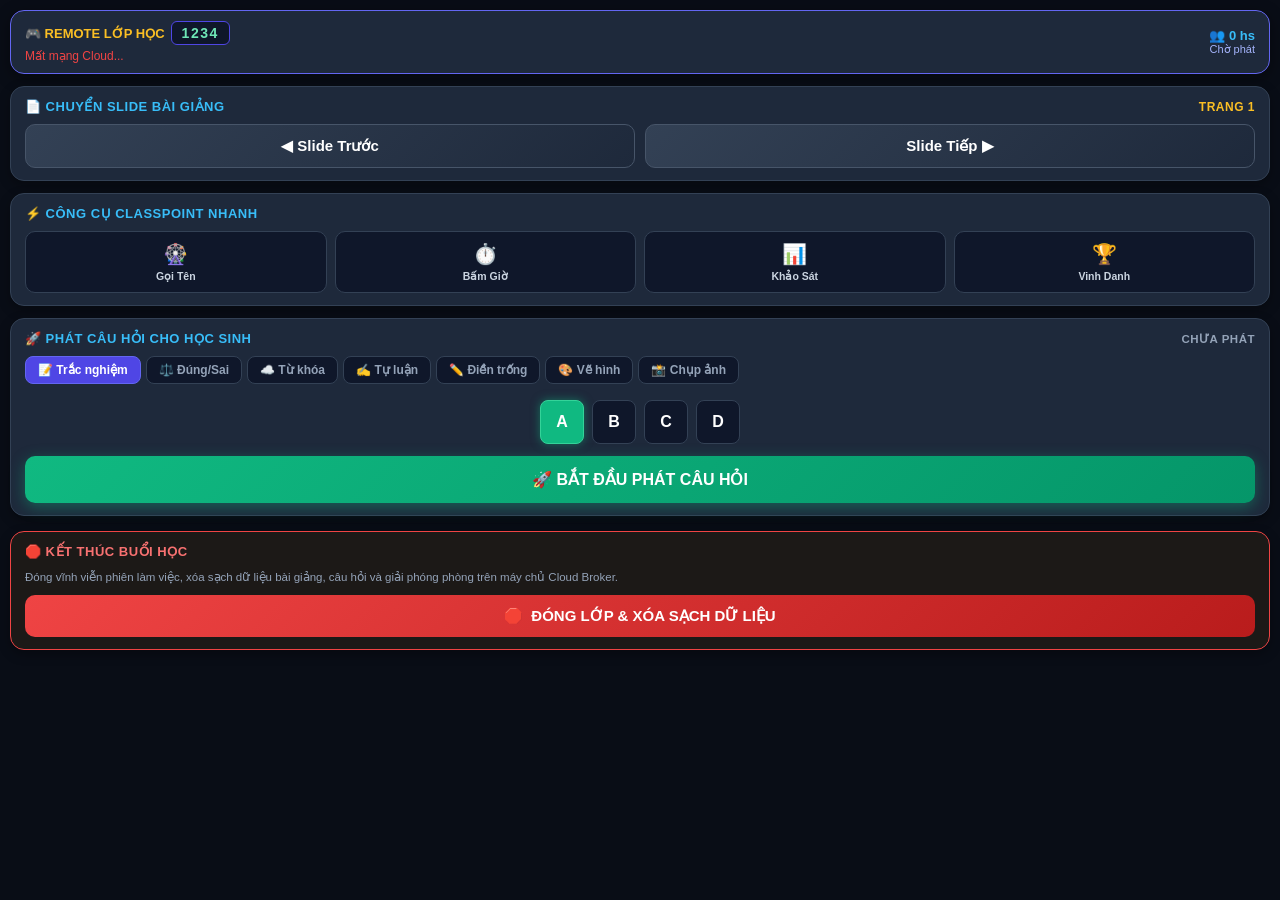
==== commit e305c43a: "feat: co che Ket Thuc Lop Hoc toan dien, xoa sach retained messages tren server broker va bo nho may" ====
--- a/client/remote.html
+++ b/client/remote.html
@@ -399,11 +399,25 @@
     </div>
   </div>
 
+  
+  <!-- PHẦN 4: KẾT THÚC BUỔI HỌC & ĐÓNG PHIÊN -->
+  <div class="section-card" style="border: 1.5px solid #ef4444; background: #1c1917; margin-top: 15px;">
+    <div class="section-title" style="color: #f87171;">
+      <span>🛑 KẾT THÚC BUỔI HỌC</span>
+    </div>
+    <p style="font-size: 11.5px; color: #94a3b8; margin: 0 0 10px 0; line-height: 1.4;">
+      Đóng vĩnh viễn phiên làm việc, xóa sạch dữ liệu bài giảng, câu hỏi và giải phóng phòng trên máy chủ Cloud Broker.
+    </p>
+    <button id="btn-remote-end-session" class="btn-stop" style="margin: 0; background: linear-gradient(135deg, #ef4444, #b91c1c); display: flex; align-items: center; justify-content: center; gap: 8px;">
+      <span>🛑</span> <span>ĐÓNG LỚP & XÓA SẠCH DỮ LIỆU</span>
+    </button>
+  </div>
+
   <script>
     const BROKERS = [
-      'wss://broker.hivemq.com:8884/mqtt',
-      'wss://broker.emqx.io:8084/mqtt'
-    ];
+  'wss://broker.emqx.io:8084/mqtt',
+  'wss://broker.hivemq.com:8884/mqtt'
+];
 
     const urlParams = new URLSearchParams(window.location.search);
     const classCode = (urlParams.get('code') || localStorage.getItem('classlive_teacher_room') || '1234').toUpperCase();
@@ -738,6 +752,16 @@
       spin();
     };
 
+    window.awardStudentDirect = function(studentId) {
+      const s = students.get(studentId);
+      if (s) s.stars = (s.stars || 0) + 1;
+      mqttClient.publish(`classlive/hncanhlsts/${cleanCode}/star/${studentId}`, JSON.stringify({
+        stars: (s ? s.stars : 1),
+        message: '🌟 Thầy/Cô vừa tặng bạn 1 Ngôi Sao vì câu trả lời xuất sắc!'
+      }), { qos: 0 });
+      alert('⭐ Đã tặng sao trực tiếp cho học sinh!');
+    };
+
     btnRemoteAwardStar.onclick = () => {
       if (luckyStudentId) {
         const s = students.get(luckyStudentId);
@@ -826,6 +850,46 @@
       alert('🏆 Đã mở Bảng Vinh Danh Cúp Vàng trên màn hình chính!');
     };
 
+    
+    // 5. Kết thúc buổi học từ xa & xóa sạch Server Broker
+    const btnRemoteEndSession = document.getElementById('btn-remote-end-session');
+    if (btnRemoteEndSession) {
+      btnRemoteEndSession.onclick = () => {
+        if (!confirm('Thầy/Cô có chắc chắn muốn KẾT THÚC BUỔI HỌC?\n\nToàn bộ dữ liệu bài giảng, câu hỏi và điểm danh trên Máy chủ Cloud Broker sẽ được XÓA SẠCH.')) {
+          return;
+        }
+        if (mqttClient && mqttClient.connected) {
+          const baseTopic = `classlive/hncanhlsts/${cleanCode}`;
+          // Gửi lệnh đóng tới màn hình máy tính của giáo viên
+          mqttClient.publish(`${baseTopic}/remote_cmd`, JSON.stringify({ command: 'end_session' }), { qos: 0 });
+          // Thông báo kết thúc tới học sinh
+          mqttClient.publish(`${baseTopic}/session_mode`, JSON.stringify({
+            mode: 'ended',
+            active: false,
+            message: 'Thầy/Cô đã kết thúc buổi học từ thiết bị điều khiển.',
+            timestamp: Date.now()
+          }), { qos: 0, retain: true });
+          // Xóa sạch retained topics trên Server Broker
+          mqttClient.publish(`${baseTopic}/slide`, '', { qos: 0, retain: true });
+          mqttClient.publish(`${baseTopic}/quiz`, '', { qos: 0, retain: true });
+          mqttClient.publish(`${baseTopic}/laser`, '', { qos: 0, retain: true });
+          mqttClient.publish(`${baseTopic}/pen`, '', { qos: 0, retain: true });
+          
+          setTimeout(() => {
+            try {
+              mqttClient.publish(`${baseTopic}/session_mode`, '', { qos: 0, retain: true });
+            } catch(e) {}
+            sessionStorage.clear();
+            localStorage.removeItem('classlive_teacher_room');
+            alert('✅ Đã kết thúc buổi học! Toàn bộ dữ liệu phiên trên Máy chủ đã được xóa sạch.');
+            window.location.reload();
+          }, 500);
+        } else {
+          alert('Không thể kết nối máy chủ để xóa dữ liệu. Vui lòng kiểm tra lại mạng.');
+        }
+      };
+    }
+
     initRemoteMqtt();
   </script>
 </body>
--- a/client/css/style.css
+++ b/client/css/style.css
@@ -648,15 +648,19 @@
   top: 50%;
   left: 50%;
   transform: translate(-50%, -50%);
-  background: rgba(30, 41, 59, 0.95);
-  border: 1px solid rgba(255, 255, 255, 0.1);
-  padding: 24px 30px;
-  border-radius: 16px;
+  background: rgba(30, 41, 59, 0.96);
+  border: 1px solid rgba(255, 255, 255, 0.12);
+  padding: 28px 32px;
+  border-radius: 18px;
   text-align: center;
-  max-width: 380px;
+  max-width: 420px;
   width: 90%;
-  box-shadow: 0 20px 40px rgba(0,0,0,0.6);
+  box-shadow: 0 24px 48px rgba(0,0,0,0.7);
   z-index: 20;
+  display: flex;
+  flex-direction: column;
+  align-items: center;
+  justify-content: center;
 }
 
 .waiting-spinner {
@@ -1438,3 +1442,194 @@
   background: #ef4444;
   color: #fff;
 }
+
+@keyframes floatUpFade {
+  0% { opacity: 0; transform: translateY(10px) scale(0.85); }
+  15% { opacity: 1; transform: translateY(0) scale(1.05); }
+  75% { opacity: 1; transform: translateY(-70px) scale(1); }
+  100% { opacity: 0; transform: translateY(-110px) scale(0.9); }
+}
+
+/* ==========================================
+   GIAO DIỆN CHIA 2 CỘT (SPLIT-VIEW) CHO HỌC SINH
+   ========================================== */
+.viewer-layout-split {
+  flex: 1;
+  display: flex;
+  flex-direction: row;
+  overflow: hidden;
+  position: relative;
+  height: calc(100vh - 52px);
+  width: 100%;
+}
+
+/* CỘT TRÁI (LỚN): KHUNG SLIDE PHÓNG TO HẾT CỠ */
+.viewer-layout-split .slide-viewport {
+  flex: 1;
+  min-width: 0;
+  height: 100%;
+  position: relative;
+  overflow: hidden;
+  display: flex;
+  align-items: center;
+  justify-content: center;
+  background-color: #030712;
+  touch-action: none;
+  padding: 10px;
+}
+
+.viewer-layout-split .slide-viewport .slide-image {
+  width: 100%;
+  height: 100%;
+  max-width: 100%;
+  max-height: 100%;
+  object-fit: contain;
+  border-radius: 8px;
+  box-shadow: 0 12px 36px rgba(0, 0, 0, 0.85);
+  transition: transform 0.2s cubic-bezier(0.2, 0.8, 0.2, 1);
+  transform-origin: center center;
+}
+
+/* Nút Zoom nổi trên Slide */
+.slide-zoom-controls {
+  position: absolute;
+  bottom: 16px;
+  left: 16px;
+  display: flex;
+  gap: 6px;
+  z-index: 35;
+  background: rgba(15, 23, 42, 0.85);
+  backdrop-filter: blur(8px);
+  padding: 4px 6px;
+  border-radius: 8px;
+  border: 1px solid rgba(255, 255, 255, 0.15);
+}
+
+.btn-zoom {
+  background: rgba(255, 255, 255, 0.1);
+  border: none;
+  color: #fff;
+  font-weight: 700;
+  font-size: 13px;
+  width: 30px;
+  height: 30px;
+  border-radius: 6px;
+  cursor: pointer;
+  display: flex;
+  align-items: center;
+  justify-content: center;
+  transition: all 0.15s ease;
+}
+
+.btn-zoom:hover {
+  background: #6366f1;
+}
+
+/* CỘT PHẢI: KHU VỰC TƯƠNG TÁC HỌC SINH */
+.interaction-sidebar {
+  width: 360px;
+  min-width: 320px;
+  max-width: 420px;
+  background: rgba(15, 23, 42, 0.98);
+  border-left: 1.5px solid rgba(255, 255, 255, 0.1);
+  display: flex;
+  flex-direction: column;
+  height: 100%;
+  overflow-y: auto;
+  box-shadow: -10px 0 30px rgba(0, 0, 0, 0.5);
+  z-index: 40;
+}
+
+/* Thanh hành động nhanh trong sidebar: Giơ tay, Phản hồi, Tải slide */
+.sidebar-action-bar {
+  display: grid;
+  grid-template-columns: 1fr 1fr 1fr;
+  gap: 8px;
+  padding: 12px 14px;
+  background: rgba(30, 41, 59, 0.75);
+  border-bottom: 1px solid rgba(255, 255, 255, 0.08);
+}
+
+.sidebar-action-btn {
+  background: #1e293b;
+  border: 1px solid rgba(255, 255, 255, 0.12);
+  color: #f1f5f9;
+  border-radius: 10px;
+  padding: 8px 4px;
+  font-size: 12px;
+  font-weight: 600;
+  cursor: pointer;
+  display: flex;
+  flex-direction: column;
+  align-items: center;
+  gap: 4px;
+  transition: all 0.2s ease;
+}
+
+.sidebar-action-btn:hover {
+  background: #334155;
+  transform: translateY(-1px);
+}
+
+.sidebar-action-btn.active {
+  background: #f59e0b;
+  color: #fff;
+  border-color: #f59e0b;
+}
+
+/* Hộp chờ tương tác khi chưa có câu hỏi */
+.quiz-idle-card {
+  flex: 1;
+  display: flex;
+  flex-direction: column;
+  align-items: center;
+  justify-content: center;
+  text-align: center;
+  padding: 24px 20px;
+}
+
+/* Hộp câu hỏi tương tác hiển thị lọt lòng bên trong cột phải */
+.interaction-sidebar .quiz-overlay {
+  position: relative;
+  bottom: auto;
+  left: auto;
+  right: auto;
+  width: 100%;
+  background: transparent;
+  border: none;
+  box-shadow: none;
+  backdrop-filter: none;
+  padding: 14px;
+  flex: 1;
+  overflow-y: auto;
+  border-radius: 0;
+}
+
+/* Thanh trạng thái bên dưới sidebar */
+.sidebar-footer-status {
+  padding: 10px 14px;
+  background: rgba(15, 23, 42, 0.98);
+  border-top: 1px solid rgba(255, 255, 255, 0.08);
+  font-size: 11.5px;
+  color: var(--text-muted);
+  text-align: center;
+}
+
+/* RESPONSIVE: MÀN HÌNH ĐIỆN THOẠI DỌC (< 768px) */
+@media (max-width: 768px) and (orientation: portrait) {
+  .viewer-layout-split {
+    flex-direction: column;
+  }
+  .viewer-layout-split .slide-viewport {
+    height: 52vh;
+    flex: none;
+  }
+  .interaction-sidebar {
+    width: 100%;
+    min-width: 100%;
+    max-width: 100%;
+    height: calc(48vh - 52px);
+    border-left: none;
+    border-top: 1.5px solid rgba(255, 255, 255, 0.1);
+  }
+}
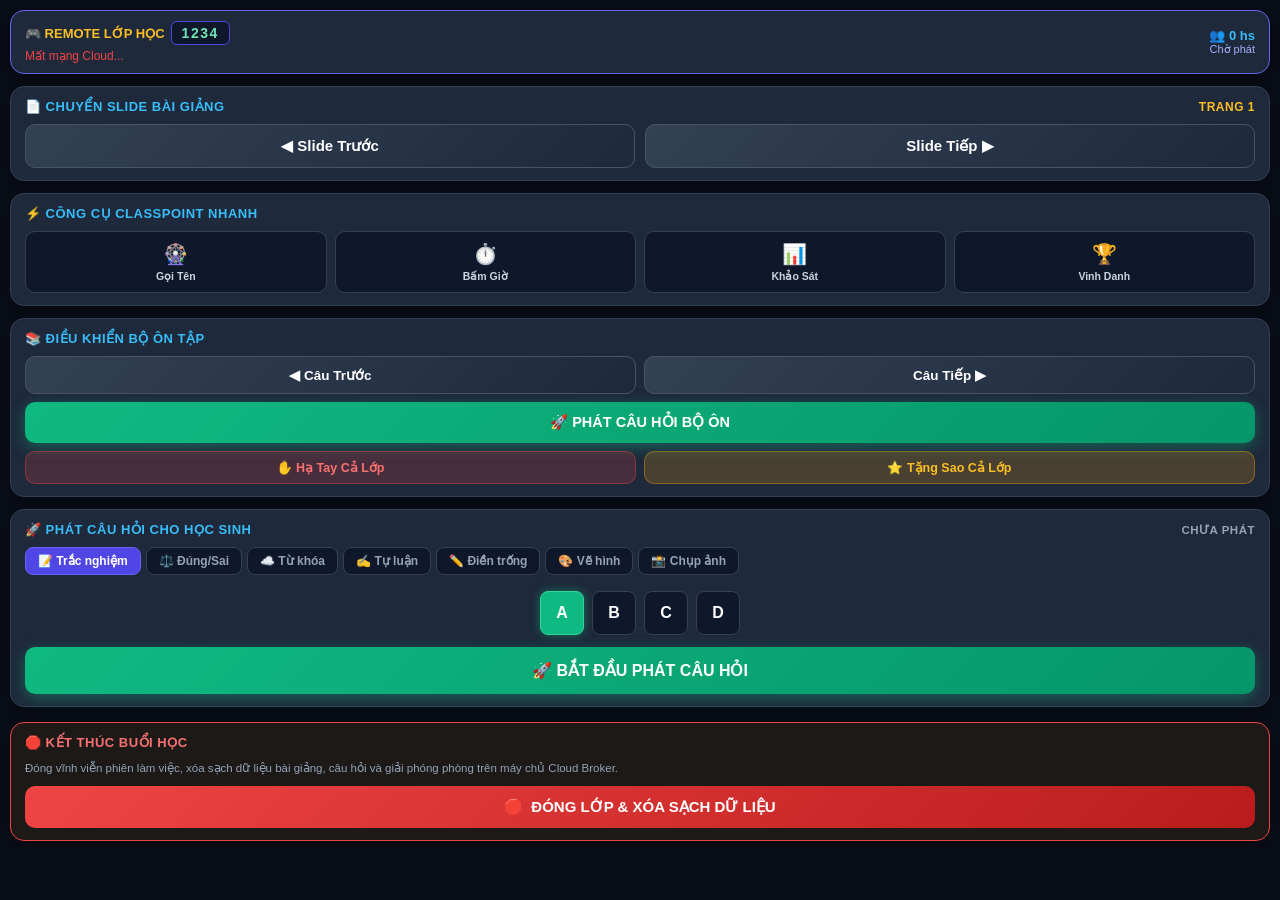
==== commit fb1f367b: "feat: nang cap quan ly va trinh chieu bo on tap v5.0" ====
--- a/client/remote.html
+++ b/client/remote.html
@@ -6,8 +6,8 @@
   <meta name="theme-color" content="#0f172a">
   <meta name="apple-mobile-web-app-capable" content="yes">
   <title>🎮 Remote Điều Khiển Lớp Học - ClassLive</title>
-  <link rel="stylesheet" href="css/style.css?v=4.5">
-  <script src="js/mqtt.min.js?v=4.5"></script>
+  <link rel="stylesheet" href="css/style.css?v=5.0">
+  <script src="js/mqtt.min.js?v=5.0"></script>
   <style>
     body {
       background: #090d16;
@@ -309,6 +309,24 @@
     </div>
   </div>
 
+  <!-- PHẦN 2.5: ĐIỀU KHIỂN BỘ ÔN TẬP (DECK CONTROLLER) -->
+  <div class="section-card">
+    <div class="section-title">
+      <span>📚 Điều Khiển Bộ Ôn Tập</span>
+    </div>
+    <div style="display: grid; grid-template-columns: 1fr 1fr; gap: 8px; margin-bottom: 8px;">
+      <button id="btn-remote-deck-prev" class="btn-nav" style="padding: 10px; font-size: 13.5px;">◀ Câu Trước</button>
+      <button id="btn-remote-deck-next" class="btn-nav" style="padding: 10px; font-size: 13.5px;">Câu Tiếp ▶</button>
+    </div>
+    <button id="btn-remote-deck-launch" class="btn-launch" style="background: linear-gradient(135deg, #10b981, #059669); padding: 12px; font-size: 14.5px;">
+      🚀 PHÁT CÂU HỎI BỘ ÔN
+    </button>
+    <div style="display: grid; grid-template-columns: 1fr 1fr; gap: 8px; margin-top: 8px;">
+      <button id="btn-remote-lower-hands" class="btn-nav" style="background: rgba(239, 68, 68, 0.2); border-color: rgba(239, 68, 68, 0.4); color: #f87171; font-size: 12.5px; padding: 8px;">✋ Hạ Tay Cả Lớp</button>
+      <button id="btn-remote-star-all" class="btn-nav" style="background: rgba(245, 158, 11, 0.2); border-color: rgba(245, 158, 11, 0.4); color: #fbbf24; font-size: 12.5px; padding: 8px;">⭐ Tặng Sao Cả Lớp</button>
+    </div>
+  </div>
+
   <!-- PHẦN 3: PHÁT CÂU HỎI TƯƠNG TÁC -->
   <div class="section-card">
     <div class="section-title">
@@ -460,7 +478,8 @@
           `${baseTopic}/answer/+`,
           `${baseTopic}/quiz`,
           `${baseTopic}/session_mode`,
-          `${baseTopic}/remote_cmd`
+          `${baseTopic}/remote_cmd`,
+          `${baseTopic}/slide`
         ], { qos: 0 });
       });
 
@@ -490,6 +509,11 @@
             if (s) s.answer = data.answer;
             updateRemoteStatsUI();
 
+          } else if (topic.endsWith('/slide')) {
+            if (data && data.slideNumber) {
+              currentSlide = data.slideNumber;
+              slideNumBadge.textContent = `Trang ${data.slideNumber}`;
+            }
           } else if (topic.endsWith('/session_mode')) {
             if (data && data.active) {
               remoteSessionInfo.textContent = data.mode === 'smart' ? '⚡ Slide Siêu Nét' : '📽️ Live Stream';
@@ -550,6 +574,35 @@
       if (mqttClient && mqttClient.connected) {
         mqttClient.publish(`classlive/hncanhlsts/${cleanCode}/remote_cmd`, JSON.stringify(payload), { qos: 0 });
       }
+    }
+
+    // --- ĐIỀU KHIỂN BỘ ÔN TẬP TỪ XA TRÊN REMOTE ---
+    const btnRemoteDeckPrev = document.getElementById('btn-remote-deck-prev');
+    const btnRemoteDeckNext = document.getElementById('btn-remote-deck-next');
+    const btnRemoteDeckLaunch = document.getElementById('btn-remote-deck-launch');
+    const btnRemoteLowerHands = document.getElementById('btn-remote-lower-hands');
+    const btnRemoteStarAll = document.getElementById('btn-remote-star-all');
+
+    if (btnRemoteDeckPrev) {
+      btnRemoteDeckPrev.onclick = () => sendRemoteCmd({ command: 'deck_prev' });
+    }
+    if (btnRemoteDeckNext) {
+      btnRemoteDeckNext.onclick = () => sendRemoteCmd({ command: 'deck_next' });
+    }
+    if (btnRemoteDeckLaunch) {
+      btnRemoteDeckLaunch.onclick = () => sendRemoteCmd({ command: 'deck_launch' });
+    }
+    if (btnRemoteLowerHands) {
+      btnRemoteLowerHands.onclick = () => {
+        sendRemoteCmd({ command: 'lower_all_hands' });
+        alert('✋ Đã gửi lệnh hạ tay toàn bộ học sinh!');
+      };
+    }
+    if (btnRemoteStarAll) {
+      btnRemoteStarAll.onclick = () => {
+        sendRemoteCmd({ command: 'star_all' });
+        alert('⭐ Đã gửi lệnh tặng mỗi bạn 1 sao!');
+      };
     }
 
     // --- CHỌN DẠNG CÂU HỎI TRÊN REMOTE ---
--- a/client/css/style.css
+++ b/client/css/style.css
@@ -1633,3 +1633,327 @@
     border-top: 1.5px solid rgba(255, 255, 255, 0.1);
   }
 }
+
+/* ========================================================
+   BỘ ÔN TẬP, PHẢN HỒI CẢM XÚC, LỊCH SỬ & THÔNG BÁO TỨC THÌ
+   ======================================================== */
+
+/* 1. Popover Bảng Chọn Cảm Xúc Học Sinh */
+.reaction-popover {
+  position: absolute;
+  top: 50px;
+  left: 8px;
+  right: 8px;
+  background: #1e293b;
+  border: 1.5px solid #6366f1;
+  border-radius: 12px;
+  padding: 10px;
+  box-shadow: 0 10px 25px rgba(0, 0, 0, 0.6);
+  z-index: 100;
+  animation: popoverFadeIn 0.2s ease-out;
+}
+@keyframes popoverFadeIn {
+  from { opacity: 0; transform: translateY(-8px); }
+  to { opacity: 1; transform: translateY(0); }
+}
+.reaction-popover-title {
+  font-size: 11.5px;
+  font-weight: 700;
+  color: #a5b4fc;
+  text-transform: uppercase;
+  margin-bottom: 8px;
+}
+.reaction-grid {
+  display: grid;
+  grid-template-columns: repeat(3, 1fr);
+  gap: 6px;
+}
+.reaction-item-btn {
+  background: #0f172a;
+  border: 1px solid #334155;
+  color: #f1f5f9;
+  border-radius: 8px;
+  padding: 8px 4px;
+  display: flex;
+  flex-direction: column;
+  align-items: center;
+  gap: 4px;
+  font-size: 11px;
+  cursor: pointer;
+  transition: all 0.15s;
+}
+.reaction-item-btn:hover, .reaction-item-btn:active {
+  background: #4f46e5;
+  border-color: #818cf8;
+  transform: scale(1.05);
+}
+.reaction-item-btn span:first-child {
+  font-size: 18px;
+}
+
+/* 2. Đề Bài & Bộ Ôn Trên Màn Hình Học Sinh */
+.quiz-prompt-card {
+  background: rgba(30, 41, 59, 0.85);
+  border: 1.5px solid #6366f1;
+  border-radius: 10px;
+  padding: 10px 12px;
+  margin-bottom: 10px;
+  text-align: left;
+}
+.quiz-prompt-meta {
+  display: flex;
+  justify-content: space-between;
+  align-items: center;
+  margin-bottom: 6px;
+}
+.quiz-deck-badge {
+  background: #312e81;
+  color: #a5b4fc;
+  border: 1px solid #6366f1;
+  font-size: 11px;
+  font-weight: 700;
+  padding: 2px 8px;
+  border-radius: 6px;
+}
+.quiz-num-badge {
+  background: #fbbf24;
+  color: #0f172a;
+  font-size: 11px;
+  font-weight: 800;
+  padding: 2px 8px;
+  border-radius: 6px;
+}
+.quiz-question-title {
+  font-size: 13.5px;
+  font-weight: 700;
+  color: #f8fafc;
+  line-height: 1.45;
+}
+.quiz-option-btn {
+  display: flex !important;
+  align-items: center;
+  gap: 10px;
+  text-align: left;
+}
+.quiz-option-btn .opt-badge {
+  display: inline-flex;
+  align-items: center;
+  justify-content: center;
+  width: 26px;
+  height: 26px;
+  background: #334155;
+  border-radius: 6px;
+  font-weight: 800;
+  font-size: 13px;
+  color: #fbbf24;
+  flex-shrink: 0;
+}
+.quiz-option-btn.selected .opt-badge {
+  background: #fff;
+  color: #4f46e5;
+}
+.quiz-option-btn .opt-text {
+  flex: 1;
+  font-size: 13px;
+  line-height: 1.35;
+}
+
+/* 3. Modal Lịch Sử Ôn Tập Học Sinh */
+.quiz-history-card {
+  background: #1e293b;
+  border: 2px solid #3b82f6;
+  border-radius: 16px;
+  padding: 18px;
+  max-width: 480px;
+  width: 95%;
+  max-height: 80vh;
+  display: flex;
+  flex-direction: column;
+}
+.quiz-history-header {
+  display: flex;
+  justify-content: space-between;
+  align-items: center;
+  margin-bottom: 12px;
+  padding-bottom: 8px;
+  border-bottom: 1px solid #334155;
+}
+.quiz-history-stats {
+  display: flex;
+  gap: 6px;
+  flex-wrap: wrap;
+  margin-bottom: 12px;
+}
+.hist-stat-pill {
+  background: #0f172a;
+  border: 1px solid #334155;
+  border-radius: 6px;
+  padding: 4px 8px;
+  font-size: 11.5px;
+  font-weight: 600;
+}
+.quiz-history-list {
+  flex: 1;
+  overflow-y: auto;
+  display: flex;
+  flex-direction: column;
+  gap: 8px;
+}
+.quiz-hist-item {
+  background: #0f172a;
+  border: 1px solid #334155;
+  border-radius: 8px;
+  padding: 10px;
+  font-size: 12.5px;
+}
+.quiz-hist-item.correct {
+  border-left: 4px solid #10b981;
+}
+.quiz-hist-item.wrong {
+  border-left: 4px solid #ef4444;
+}
+
+/* 4. Banner Thông Báo Tức Thì Từ Giáo Viên */
+.announcement-banner {
+  position: fixed;
+  top: 16px;
+  left: 50%;
+  transform: translateX(-50%);
+  background: linear-gradient(135deg, #1e1b4b 0%, #312e81 100%);
+  border: 2px solid #818cf8;
+  border-radius: 14px;
+  padding: 12px 18px;
+  max-width: 90%;
+  width: 520px;
+  box-shadow: 0 10px 30px rgba(0, 0, 0, 0.7);
+  z-index: 9999;
+  display: flex;
+  align-items: center;
+  gap: 12px;
+  animation: slideDownBanner 0.3s cubic-bezier(0.16, 1, 0.3, 1);
+}
+@keyframes slideDownBanner {
+  from { opacity: 0; transform: translate(-50%, -20px); }
+  to { opacity: 1; transform: translate(-50%, 0); }
+}
+.announcement-icon {
+  font-size: 26px;
+  line-height: 1;
+}
+.announcement-content {
+  flex: 1;
+}
+.announcement-title {
+  font-size: 11px;
+  font-weight: 800;
+  color: #fbbf24;
+  letter-spacing: 0.5px;
+  text-transform: uppercase;
+}
+.announcement-text {
+  font-size: 13.5px;
+  color: #fff;
+  font-weight: 600;
+  line-height: 1.4;
+  margin-top: 2px;
+}
+.announcement-close {
+  background: none;
+  border: none;
+  color: #cbd5e1;
+  font-size: 18px;
+  cursor: pointer;
+}
+
+/* 5. Giao diện Bộ Ôn Tập của Giáo Viên (Deck Manager) */
+.deck-card {
+  background: #1e293b;
+  border: 1.5px solid #4f46e5;
+  border-radius: 12px;
+  padding: 14px;
+  margin-top: 10px;
+}
+.deck-header-row {
+  display: flex;
+  justify-content: space-between;
+  align-items: center;
+  margin-bottom: 12px;
+  flex-wrap: wrap;
+  gap: 8px;
+}
+.deck-select {
+  background: #0f172a;
+  color: #fbbf24;
+  border: 1.5px solid #6366f1;
+  border-radius: 8px;
+  padding: 8px 12px;
+  font-size: 13px;
+  font-weight: 700;
+  outline: none;
+  cursor: pointer;
+  flex: 1;
+  min-width: 240px;
+}
+.deck-question-box {
+  background: #0f172a;
+  border: 1px solid #334155;
+  border-radius: 10px;
+  padding: 12px;
+  margin-bottom: 12px;
+}
+.deck-question-head {
+  display: flex;
+  justify-content: space-between;
+  align-items: center;
+  font-size: 12px;
+  font-weight: 700;
+  color: #38bdf8;
+  margin-bottom: 6px;
+}
+.deck-question-text {
+  font-size: 14.5px;
+  font-weight: 700;
+  color: #fff;
+  line-height: 1.45;
+  margin-bottom: 10px;
+}
+.deck-options-grid {
+  display: grid;
+  grid-template-columns: 1fr 1fr;
+  gap: 8px;
+  margin-bottom: 10px;
+}
+.deck-opt-preview {
+  background: #1e293b;
+  border: 1px solid #334155;
+  border-radius: 6px;
+  padding: 6px 10px;
+  font-size: 12.5px;
+  color: #cbd5e1;
+  display: flex;
+  align-items: center;
+  gap: 6px;
+}
+.deck-opt-preview.correct {
+  border-color: #10b981;
+  background: rgba(16, 185, 129, 0.15);
+  color: #34d399;
+  font-weight: 700;
+}
+.deck-explanation {
+  background: rgba(99, 102, 241, 0.1);
+  border-left: 3px solid #6366f1;
+  padding: 6px 10px;
+  border-radius: 4px;
+  font-size: 12px;
+  color: #cbd5e1;
+}
+.student-item.hand-raised {
+  background: rgba(239, 68, 68, 0.2) !important;
+  border: 1.5px solid #ef4444 !important;
+  animation: pulseRaised 1.5s infinite;
+}
+@keyframes pulseRaised {
+  0%, 100% { box-shadow: 0 0 0 0 rgba(239, 68, 68, 0.6); }
+  50% { box-shadow: 0 0 0 8px rgba(239, 68, 68, 0); }
+}
